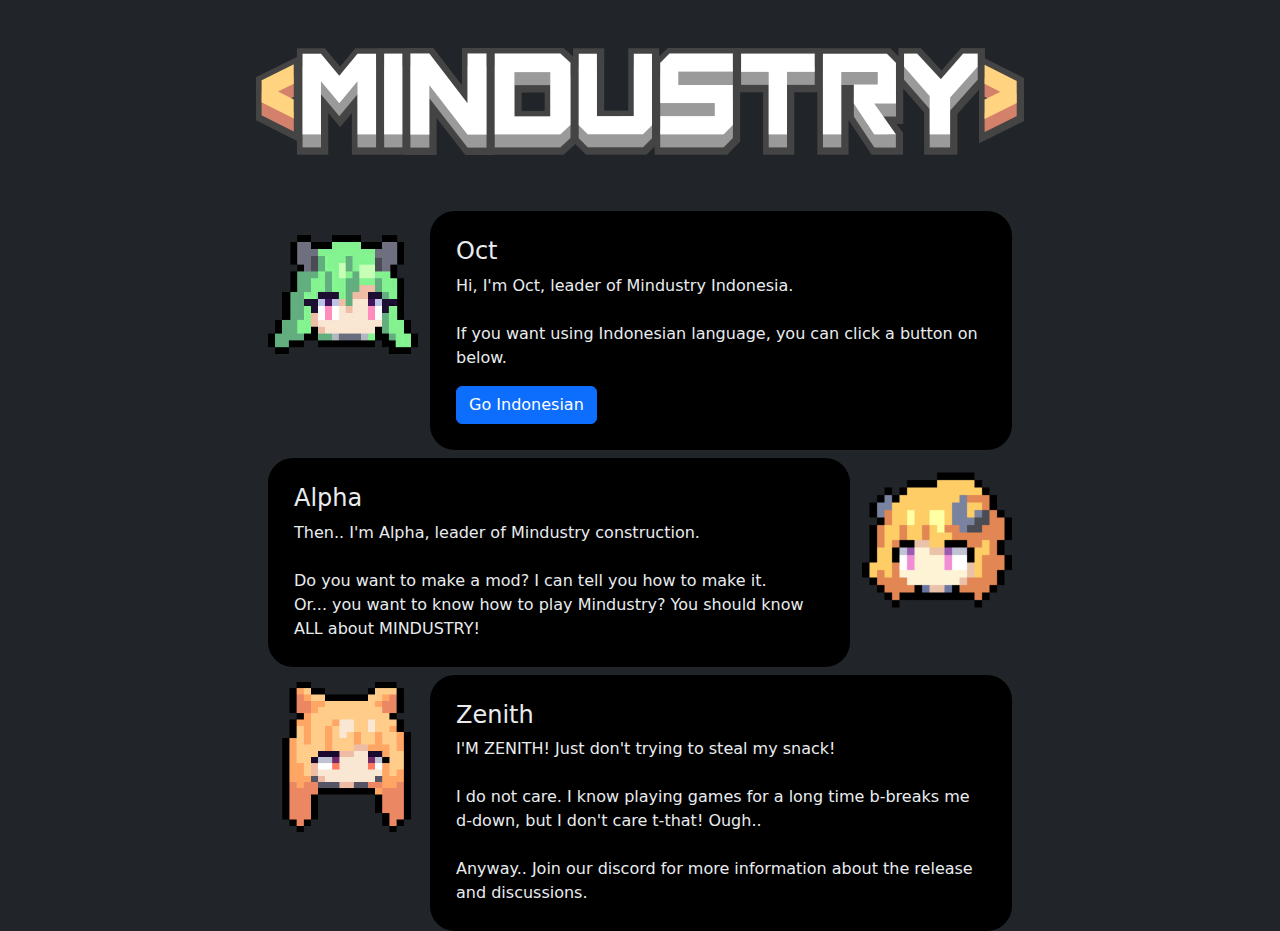
==== index.html @ fa6c65b5 "first commit" ====
<!DOCTYPE html>
<html data-bs-theme="light" lang="en">

<head>
    <meta charset="utf-8">
    <meta name="viewport" content="width=device-width, initial-scale=1.0, shrink-to-fit=no">
    <title>Mindustry ID - Home</title>
    <link rel="stylesheet" href="assets/bootstrap/css/bootstrap.min.css">
    <link rel="stylesheet" href="assets/css/animate.min.css">
</head>

<body style="background: var(--bs-body-color);">
    <header style="padding: 3rem;text-align: center;position: static;"><img data-bss-disabled-mobile="true" class="bounce animated" src="assets/img/logo.png" style="min-width: 60%;border-style: none;" alt="Logo"></header>
    <div class="container" style="padding: 0;width: 720px;">
        <div style="display: block;position: static;">
            <div class="row">
                <div class="col-md-2 col-lg-8" style="width: 150px;height: 150px;padding: 0;"><img src="assets/img/oct-big-sheet.gif" style="width: 150px;height: 150px;margin-top: 10%;" width="150" height="150" alt="Oct"></div>
                <div class="col" style="padding-right: 0;">
                    <div class="card" style="--bs-body-bg: transparent;margin-top: 8px;border-radius: 25px;border-width: 10.8px;border-color: var(--bs-emphasis-color);">
                        <div class="card-body" style="padding-top: 16px;background: var(--bs-emphasis-color);--bs-body-bg: var(--bs-secondary-bg);">
                            <h4 class="card-title" style="color: var(--bs-body-bg);">Oct</h4>
                            <p class="card-text" style="color: var(--bs-body-bg);">Hi, I'm Oct, leader of Mindustry Indonesia.<br><br>If you want using Indonesian language, you can click a button on below.</p><button class="btn btn-primary" type="button">Go Indonesian</button>
                        </div>
                    </div>
                </div>
            </div>
        </div>
        <div style="display: block;position: static;">
            <div class="row">
                <div class="col" style="padding-left: 0;">
                    <div class="card" style="--bs-body-bg: transparent;margin-top: 8px;border-radius: 25px;border-width: 10.8px;border-color: var(--bs-emphasis-color);">
                        <div class="card-body" style="padding-top: 16px;background: var(--bs-emphasis-color);--bs-body-bg: var(--bs-secondary-bg);">
                            <h4 class="card-title" style="color: var(--bs-body-bg);">Alpha</h4>
                            <p class="card-text" style="color: var(--bs-body-bg);">Then.. I'm Alpha, leader of Mindustry construction.<br><br>Do you want to make a mod? I can tell you how to make it.<br>Or... you want to know how to play Mindustry? You should know ALL about MINDUSTRY!</p>
                        </div>
                    </div>
                </div>
                <div class="col-md-2 col-lg-8" style="width: 150px;height: 150px;padding: 0;"><img src="assets/img/alpha_hm.gif" style="width: 150px;height: 150px;margin-right: 0;margin-top: 10%;" width="150" height="150" alt="Alpha"></div>
            </div>
        </div>
        <div style="display: block;position: static;">
            <div class="row">
                <div class="col-md-2 col-lg-8" style="width: 150px;height: 150px;padding: 0;"><img src="assets/img/zenith-ouwch.gif" style="width: 150px;height: 150px;margin-top: 10%;" width="150" height="150" alt="Oct"></div>
                <div class="col" style="padding-right: 0;">
                    <div class="card" style="--bs-body-bg: transparent;margin-top: 8px;border-radius: 25px;border-width: 10.8px;border-color: var(--bs-emphasis-color);">
                        <div class="card-body" style="padding-top: 16px;background: var(--bs-emphasis-color);--bs-body-bg: var(--bs-secondary-bg);">
                            <h4 class="card-title" style="color: var(--bs-body-bg);">Zenith</h4>
                            <p class="card-text" style="color: var(--bs-body-bg);">I'M ZENITH! Just don't trying to steal my snack!<br><br>I do not care. I know playing games for a long time b-breaks me d-down, but I don't care t-that! Ough..<br><br>Anyway.. Join our discord for more information about the release and discussions.</p>
                        </div>
                    </div>
                </div>
            </div>
        </div>
    </div>
    <script src="assets/bootstrap/js/bootstrap.min.js"></script>
    <script src="assets/js/bs-init.js"></script>
    <script src="assets/js/main.js"></script>
</body>

</html>
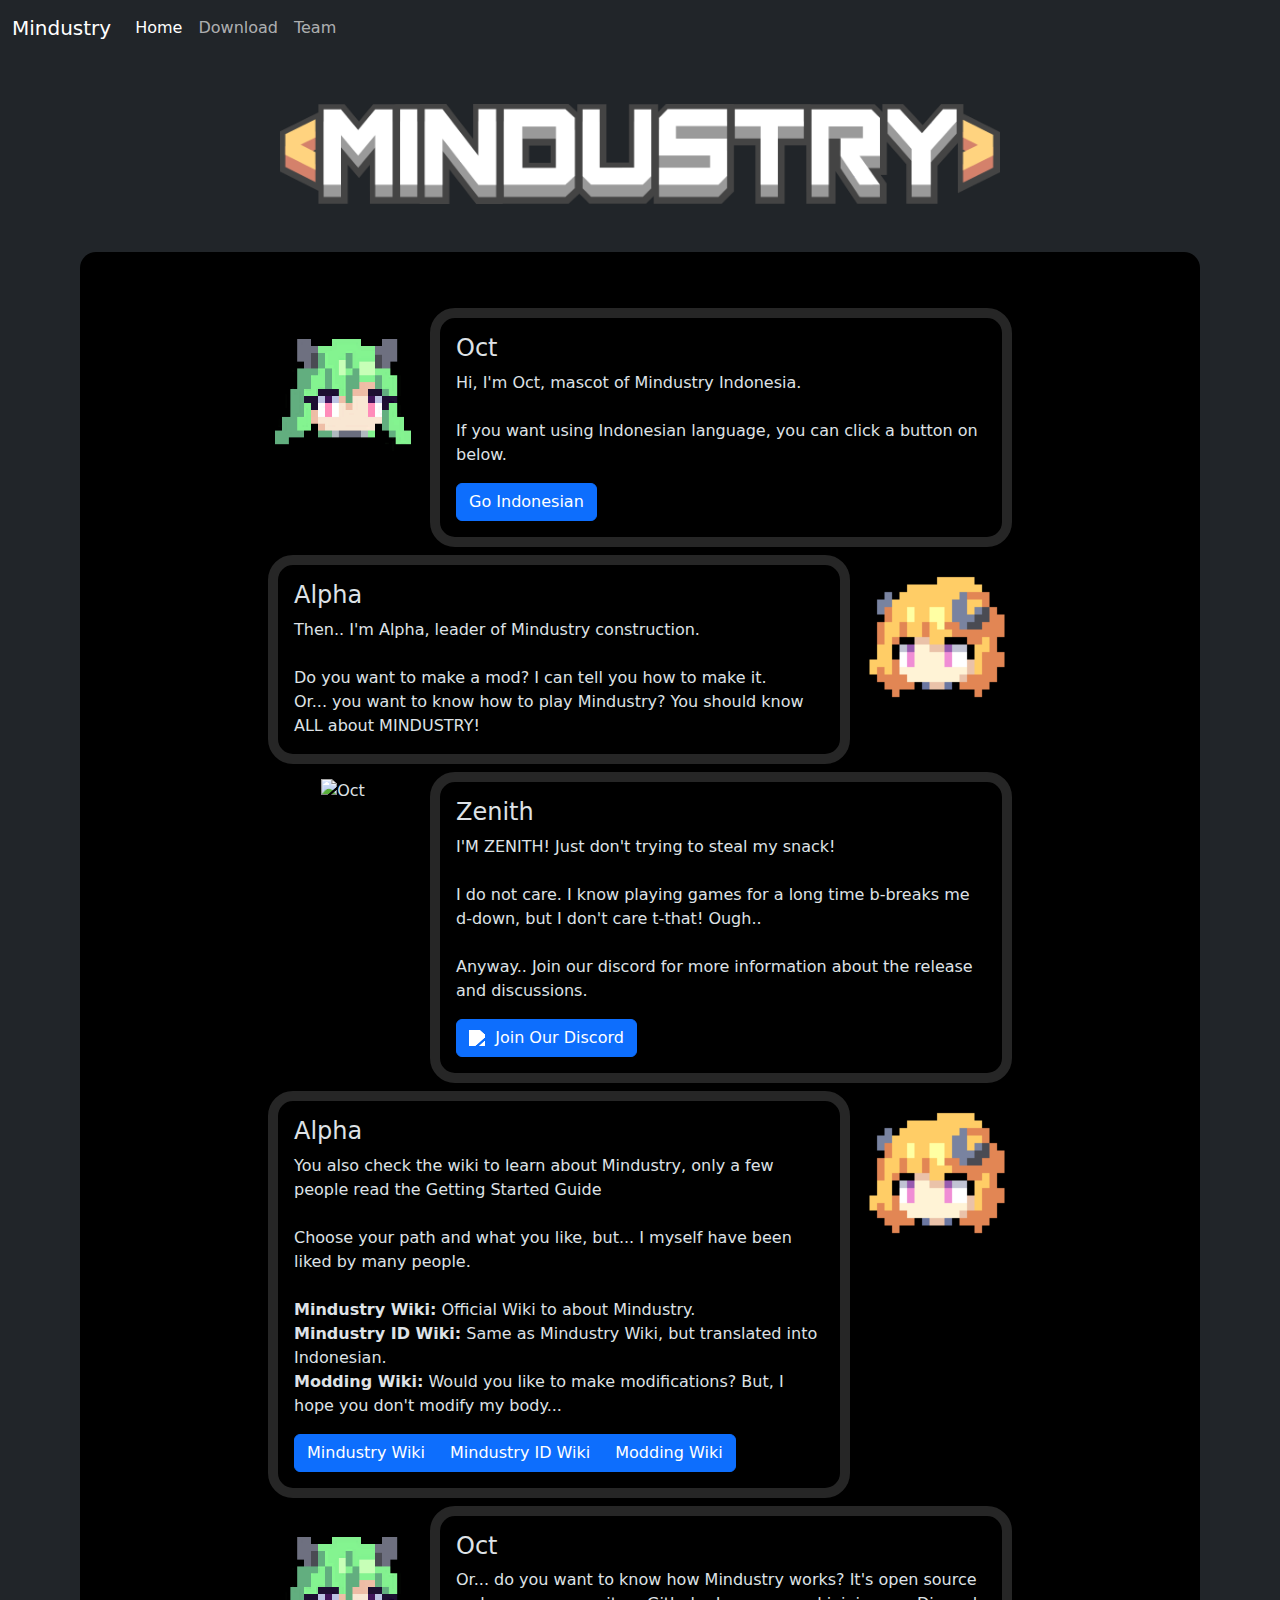
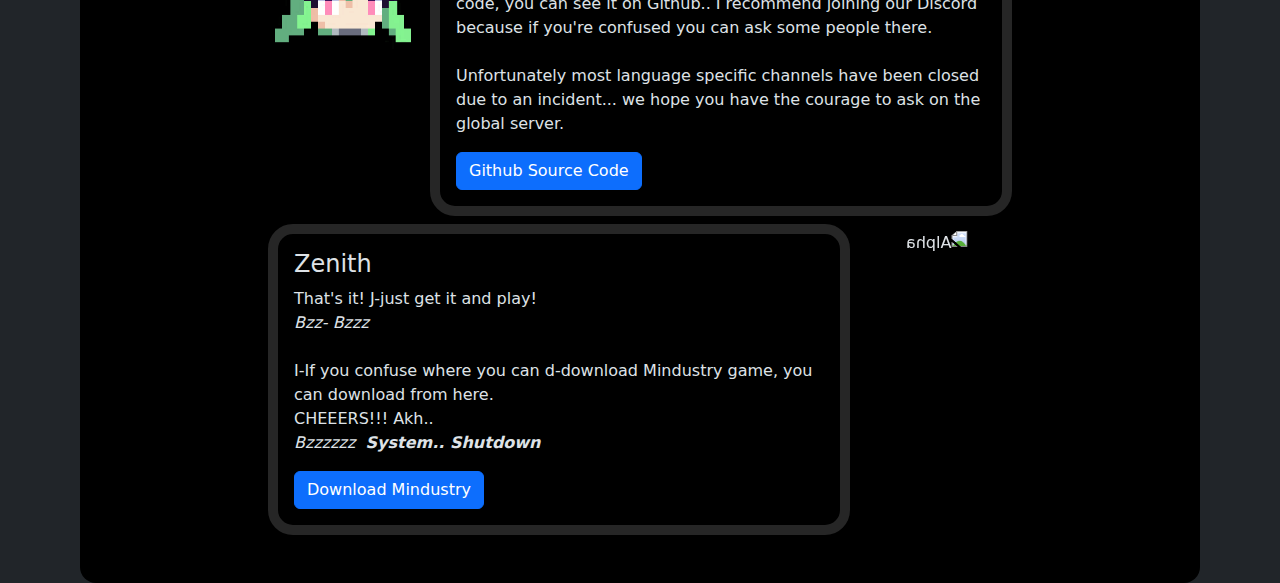
==== commit c8caf889: "Add new page and fix some errors" ====
--- a/index.html
+++ b/index.html
@@ -1,53 +1,110 @@
 <!DOCTYPE html>
-<html data-bs-theme="light" lang="en">
+<html data-bs-theme="dark" lang="en">
 
 <head>
     <meta charset="utf-8">
     <meta name="viewport" content="width=device-width, initial-scale=1.0, shrink-to-fit=no">
-    <title>Mindustry ID - Home</title>
+    <title>Mindustry EN - Home</title>
     <link rel="stylesheet" href="assets/bootstrap/css/bootstrap.min.css">
     <link rel="stylesheet" href="assets/css/animate.min.css">
+    <link rel="stylesheet" href="assets/css/main.css">
 </head>
 
-<body style="background: var(--bs-body-color);">
-    <header style="padding: 3rem;text-align: center;position: static;"><img data-bss-disabled-mobile="true" class="bounce animated" src="assets/img/logo.png" style="min-width: 60%;border-style: none;" alt="Logo"></header>
-    <div class="container" style="padding: 0;width: 720px;">
-        <div style="display: block;position: static;">
-            <div class="row">
-                <div class="col-md-2 col-lg-8" style="width: 150px;height: 150px;padding: 0;"><img src="assets/img/oct-big-sheet.gif" style="width: 150px;height: 150px;margin-top: 10%;" width="150" height="150" alt="Oct"></div>
-                <div class="col" style="padding-right: 0;">
-                    <div class="card" style="--bs-body-bg: transparent;margin-top: 8px;border-radius: 25px;border-width: 10.8px;border-color: var(--bs-emphasis-color);">
-                        <div class="card-body" style="padding-top: 16px;background: var(--bs-emphasis-color);--bs-body-bg: var(--bs-secondary-bg);">
-                            <h4 class="card-title" style="color: var(--bs-body-bg);">Oct</h4>
-                            <p class="card-text" style="color: var(--bs-body-bg);">Hi, I'm Oct, leader of Mindustry Indonesia.<br><br>If you want using Indonesian language, you can click a button on below.</p><button class="btn btn-primary" type="button">Go Indonesian</button>
+<body class="dev-head">
+    <nav class="navbar navbar-expand-md bg-body">
+        <div class="container-fluid"><a class="navbar-brand" href="#">Mindustry</a><button data-bs-toggle="collapse" class="navbar-toggler" data-bs-target="#navcol-1"><span class="visually-hidden">Toggle navigation</span><span class="navbar-toggler-icon"></span></button>
+            <div class="collapse navbar-collapse" id="navcol-1">
+                <ul class="navbar-nav">
+                    <li class="nav-item"><a class="nav-link active" href="#">Home</a></li>
+                    <li class="nav-item"><a class="nav-link" href="download/index.html">Download</a></li>
+                    <li class="nav-item"><a class="nav-link" href="#">Team</a></li>
+                </ul>
+            </div>
+        </div>
+    </nav>
+    <header style="text-align: center;position: static;"><img data-bss-disabled-mobile="true" class="bounce animated banner" src="assets/img/logo.png" style="border-style: none;" alt="Logo"></header>
+    <div class="rediv" style="background: var(--bs-black);text-align: left;">
+        <div class="container" style="padding: 0;text-align: center;">
+            <div style="display: block;position: static;">
+                <div class="row">
+                    <div class="col-7 col-md-2 col-lg-8 char-icon" style="padding: 0;"><img src="assets/img/oct-big-sheet.gif" style="margin-top: 10%;" width="150" height="150" alt="Oct"></div>
+                    <div class="col" style="padding-right: 0;">
+                        <div class="card" style="--bs-body-bg: transparent;margin-top: 8px;border-radius: 25px;text-align: left;border-width: 10.8px;">
+                            <div class="card-body" style="padding-top: 16px;--bs-body-bg: var(--bs-secondary-bg);">
+                                <h4 class="card-title">Oct</h4>
+                                <p class="card-text">Hi, I'm Oct, mascot of Mindustry Indonesia.<br><br>If you want using Indonesian language, you can click a button on below.</p><button class="btn btn-primary" type="button">Go Indonesian</button>
+                            </div>
                         </div>
                     </div>
                 </div>
             </div>
-        </div>
-        <div style="display: block;position: static;">
-            <div class="row">
-                <div class="col" style="padding-left: 0;">
-                    <div class="card" style="--bs-body-bg: transparent;margin-top: 8px;border-radius: 25px;border-width: 10.8px;border-color: var(--bs-emphasis-color);">
-                        <div class="card-body" style="padding-top: 16px;background: var(--bs-emphasis-color);--bs-body-bg: var(--bs-secondary-bg);">
-                            <h4 class="card-title" style="color: var(--bs-body-bg);">Alpha</h4>
-                            <p class="card-text" style="color: var(--bs-body-bg);">Then.. I'm Alpha, leader of Mindustry construction.<br><br>Do you want to make a mod? I can tell you how to make it.<br>Or... you want to know how to play Mindustry? You should know ALL about MINDUSTRY!</p>
+            <div style="display: block;position: static;">
+                <div class="row">
+                    <div class="col-7 col-md-2 col-lg-8 left-head" style="padding: 0;"><img src="assets/img/alpha_hm.gif" style="margin-right: 0;margin-top: 10%;" width="150" height="150" alt="Alpha"></div>
+                    <div class="col" style="padding-left: 0;">
+                        <div class="card" style="--bs-body-bg: transparent;margin-top: 8px;border-radius: 25px;text-align: left;border-width: 10.8px;">
+                            <div class="card-body" style="padding-top: 16px;--bs-body-bg: var(--bs-secondary-bg);">
+                                <h4 class="card-title">Alpha</h4>
+                                <p class="card-text">Then.. I'm Alpha, leader of Mindustry construction.<br><br>Do you want to make a mod? I can tell you how to make it.<br>Or... you want to know how to play Mindustry? You should know ALL about MINDUSTRY!</p>
+                            </div>
+                        </div>
+                    </div>
+                    <div class="col-10 col-md-2 col-lg-8 right-head" style="height: 150px;padding: 0;width: 150px;"><img src="assets/img/alpha_hm.gif" style="margin-right: 0;margin-top: 10%;" width="150" height="150" alt="Alpha"></div>
+                </div>
+            </div>
+            <div style="display: block;position: static;">
+                <div class="row">
+                    <div class="col-7 col-md-2 col-lg-8 char-icon" style="padding: 0;"><img src="assets/img/zenith-hurts.gif" style="margin-top: 10%;" width="150" height="150" alt="Oct"></div>
+                    <div class="col" style="padding-right: 0;">
+                        <div class="card" style="--bs-body-bg: transparent;margin-top: 8px;border-radius: 25px;text-align: left;border-width: 10.8px;">
+                            <div class="card-body" style="padding-top: 16px;--bs-body-bg: var(--bs-secondary-bg);">
+                                <h4 class="card-title">Zenith</h4>
+                                <p class="card-text">I'M ZENITH! Just don't trying to steal my snack!<br><br>I do not care. I know playing games for a long time b-breaks me d-down, but I don't care t-that! Ough..<br><br>Anyway.. Join our discord for more information about the release and discussions.</p><a class="btn btn-primary" role="button" style="text-align: center;" href="https://discord.gg/mindustry" target="_blank"><img class="white-icon" src="assets/img/discord.svg" style="width: 25px;">&nbsp; Join Our Discord</a>
+                            </div>
                         </div>
                     </div>
                 </div>
-                <div class="col-md-2 col-lg-8" style="width: 150px;height: 150px;padding: 0;"><img src="assets/img/alpha_hm.gif" style="width: 150px;height: 150px;margin-right: 0;margin-top: 10%;" width="150" height="150" alt="Alpha"></div>
             </div>
-        </div>
-        <div style="display: block;position: static;">
-            <div class="row">
-                <div class="col-md-2 col-lg-8" style="width: 150px;height: 150px;padding: 0;"><img src="assets/img/zenith-ouwch.gif" style="width: 150px;height: 150px;margin-top: 10%;" width="150" height="150" alt="Oct"></div>
-                <div class="col" style="padding-right: 0;">
-                    <div class="card" style="--bs-body-bg: transparent;margin-top: 8px;border-radius: 25px;border-width: 10.8px;border-color: var(--bs-emphasis-color);">
-                        <div class="card-body" style="padding-top: 16px;background: var(--bs-emphasis-color);--bs-body-bg: var(--bs-secondary-bg);">
-                            <h4 class="card-title" style="color: var(--bs-body-bg);">Zenith</h4>
-                            <p class="card-text" style="color: var(--bs-body-bg);">I'M ZENITH! Just don't trying to steal my snack!<br><br>I do not care. I know playing games for a long time b-breaks me d-down, but I don't care t-that! Ough..<br><br>Anyway.. Join our discord for more information about the release and discussions.</p>
+            <div style="display: block;position: static;">
+                <div class="row">
+                    <div class="col-7 col-md-2 col-lg-8 left-head" style="padding: 0;"><img class="flip-x" src="assets/img/alpha_hm.gif" style="margin-right: 0;margin-top: 10%;" width="150" height="150" alt="Alpha"></div>
+                    <div class="col" style="padding-left: 0;">
+                        <div class="card" style="--bs-body-bg: transparent;margin-top: 8px;border-radius: 25px;text-align: left;border-width: 10.8px;">
+                            <div class="card-body" style="padding-top: 16px;--bs-body-bg: var(--bs-secondary-bg);">
+                                <h4 class="card-title">Alpha</h4>
+                                <p class="card-text">You also check the wiki to learn about Mindustry, only a few people read the Getting Started Guide<br><br>Choose your path and what you like, but... I myself have been liked by many people.<br><br><strong>Mindustry Wiki:</strong>&nbsp;Official Wiki to about Mindustry.<br><strong>Mindustry ID Wiki:</strong>&nbsp;Same as Mindustry Wiki, but translated into Indonesian.<br><strong>Modding Wiki:</strong>&nbsp;Would you like to make modifications? But, I hope you don't modify my body...</p>
+                                <div class="btn-group" role="group"><button class="btn btn-primary" type="button">Mindustry Wiki</button><button class="btn btn-primary" type="button">Mindustry ID Wiki</button><button class="btn btn-primary" type="button">Modding Wiki</button></div>
+                            </div>
                         </div>
                     </div>
+                    <div class="col-10 col-md-2 col-lg-8 right-head" style="height: 150px;padding: 0;width: 150px;"><img src="assets/img/alpha_hm.gif" style="margin-right: 0;margin-top: 10%;" width="150" height="150" alt="Alpha"></div>
+                </div>
+            </div>
+            <div style="display: block;position: static;">
+                <div class="row">
+                    <div class="col-7 col-md-2 col-lg-8 char-icon" style="padding: 0;"><img src="assets/img/oct-big-sheet.gif" style="margin-top: 10%;" width="150" height="150" alt="Oct"></div>
+                    <div class="col" style="padding-right: 0;">
+                        <div class="card" style="--bs-body-bg: transparent;margin-top: 8px;border-radius: 25px;text-align: left;border-width: 10.8px;">
+                            <div class="card-body" style="padding-top: 16px;--bs-body-bg: var(--bs-secondary-bg);">
+                                <h4 class="card-title">Oct</h4>
+                                <p class="card-text">Or... do you want to know how Mindustry works? It's open source code, you can see it on Github.. I recommend joining our Discord because if you're confused you can ask some people there.<br><br>Unfortunately most language specific channels have been closed due to an incident... we hope you have the courage to ask on the global server.</p><button class="btn btn-primary" type="button">Github Source Code</button>
+                            </div>
+                        </div>
+                    </div>
+                </div>
+            </div>
+            <div style="display: block;position: static;">
+                <div class="row">
+                    <div class="col-7 col-md-2 col-lg-8 left-head" style="padding: 0;"><img src="assets/img/zenith-hurts.gif" style="margin-right: 0;margin-top: 10%;" width="150" height="150" alt="Alpha"></div>
+                    <div class="col" style="padding-left: 0;">
+                        <div class="card" style="--bs-body-bg: transparent;margin-top: 8px;border-radius: 25px;text-align: left;border-width: 10.8px;">
+                            <div class="card-body" style="padding-top: 16px;--bs-body-bg: var(--bs-secondary-bg);">
+                                <h4 class="card-title">Zenith</h4>
+                                <p class="card-text">That's it! J-just get it and play!<br><em>Bzz- Bzzz</em><br><br>I-If you confuse where you can d-download Mindustry game, you can download from here.<br>CHEEERS!!! Akh..<br><em>Bzzzzzz</em>&nbsp;&nbsp;<strong><em>System.. Shutdown</em></strong></p><a class="btn btn-primary" role="button" href="https://anuke.itch.io/mindustry/download/eyJpZCI6MTQwMTY5LCJleHBpcmVzIjoxNzEzMzY1MDI3fQ%3d%3d.3RdG9FKtb%2fA9VKcwwaP8R8qVdaM%3d" target="_parent">Download Mindustry</a>
+                            </div>
+                        </div>
+                    </div>
+                    <div class="col-10 col-md-2 col-lg-8 right-head" style="height: 150px;padding: 0;width: 150px;"><img class="flip-x" src="assets/img/zenith-hurts.gif" style="margin-right: 0;margin-top: 10%;" width="150" height="150" alt="Alpha"></div>
                 </div>
             </div>
         </div>
--- a/assets/css/main.css
+++ b/assets/css/main.css
@@ -0,0 +1,122 @@
+@media (max-width: 1200px) {
+  .dev-head img .char-icon {
+    width: 10%;
+    height: auto;
+  }
+}
+
+@media (max-width: 1200px) {
+  .dev-head div .rediv {
+    margin-left: 1rem;
+    margin-right: 1rem;
+  }
+}
+
+@media (max-width: 600px) {
+  .rediv {
+    margin-left: 1rem;
+    margin-right: 1rem;
+  }
+}
+
+@media (min-width: 768px) {
+  .rediv {
+    margin-left: 5rem;
+    margin-right: 5rem;
+  }
+}
+
+@media (min-width: 768px) {
+  .container {
+    max-width: 720px;
+  }
+}
+
+@media (max-width: 768px) {
+  .container {
+    max-width: 90%;
+  }
+}
+
+@media (max-width: 300px) {
+  .container, .char-icon {
+    width: 60%;
+  }
+}
+
+@media (max-width: 300px) {
+  .char-icon {
+    width: 50px;
+    height: 50px;
+  }
+}
+
+@media (min-width: 576px) {
+  .char-icon {
+    width: 150px;
+    height: 150px;
+  }
+}
+
+@media (min-width: 500px) {
+  .left-head {
+    display: none;
+  }
+}
+
+@media (max-width: 500px) {
+  .right-head {
+    display: none;
+  }
+}
+
+@media (min-width: 768px) {
+  .banner {
+    width: 720px;
+    height: auto;
+  }
+}
+
+@media (max-width: 767px) {
+  .banner {
+    width: 70%;
+  }
+}
+
+@media (min-width: 576px) {
+  header {
+    padding-top: 3rem;
+    padding-bottom: 3rem;
+  }
+}
+
+@media (max-width: 500px) {
+  header {
+    padding-top: 2rem;
+    padding-bottom: 2rem;
+  }
+}
+
+@media (min-width: 500px) {
+  .left-head {
+    display: none;
+  }
+}
+
+.white-icon {
+  filter: invert(0%) sepia(100%) saturate(0%) hue-rotate(0deg) brightness(100%) contrast(1000%);
+}
+
+.btn {
+}
+
+.rediv {
+  padding-top: 3rem;
+  padding-bottom: 3rem;
+  border-radius: 1rem;
+}
+
+.flip-x {
+  transform: scaleX(-1);
+}
+
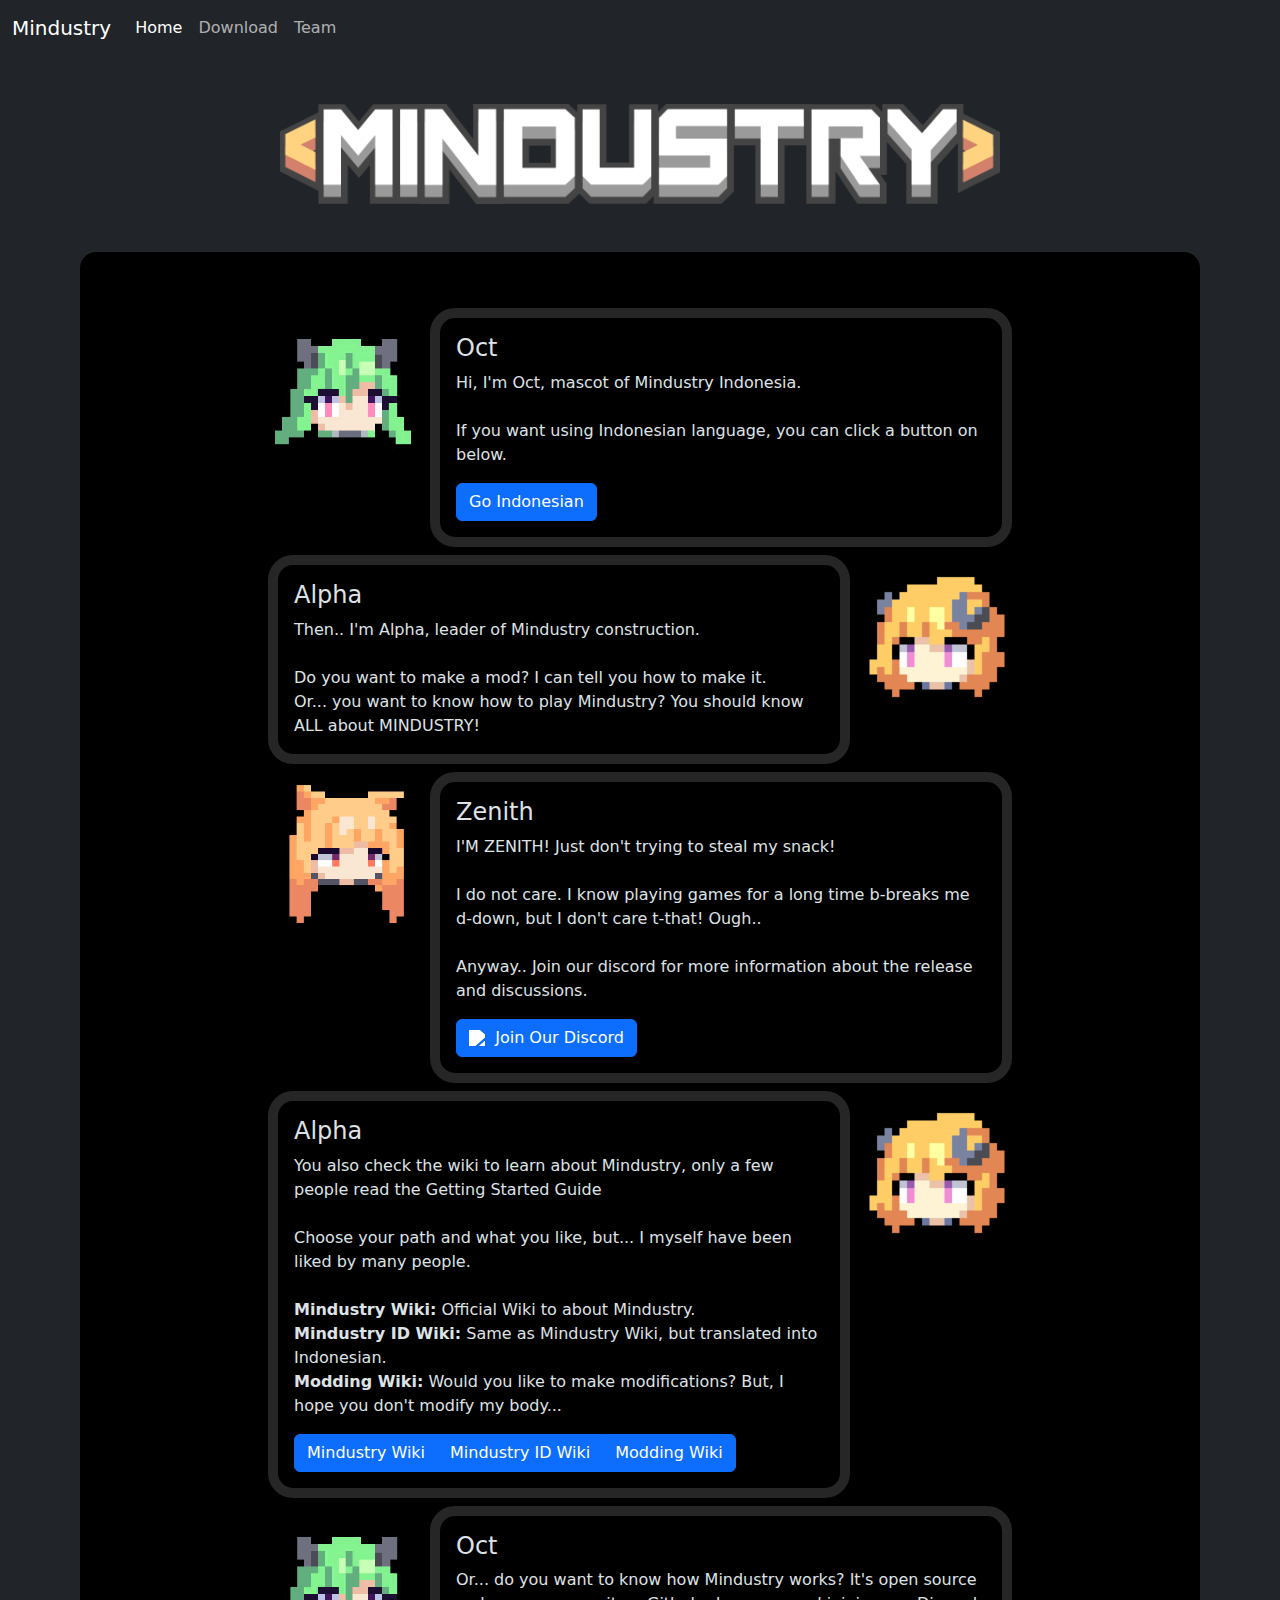
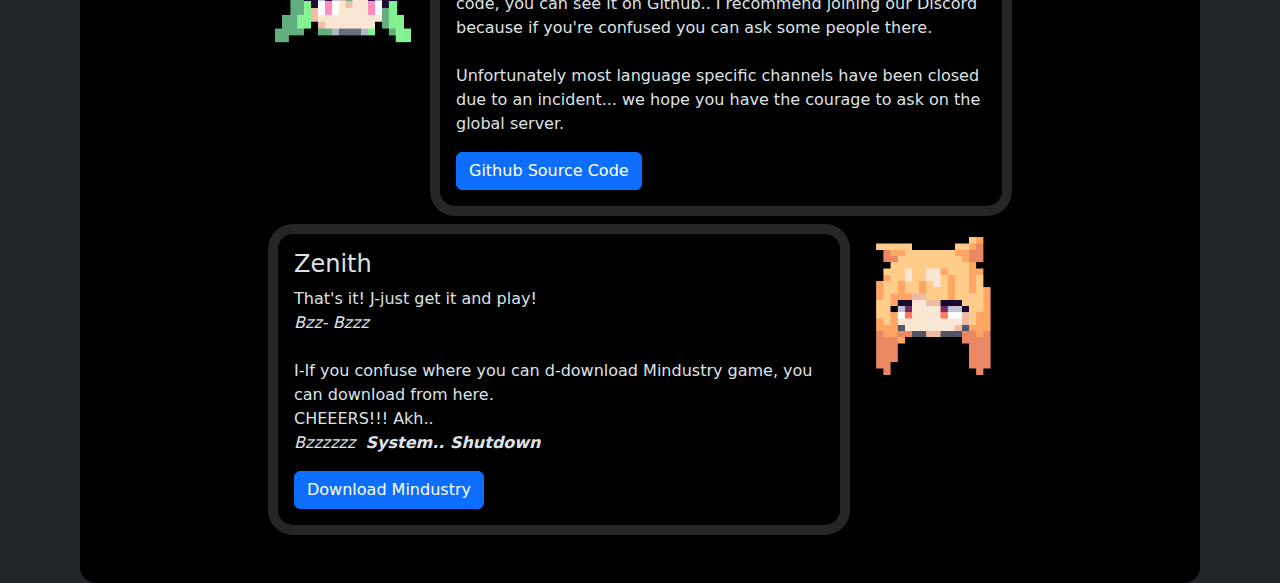
==== commit f8a826e5: "Fix it" ====
--- a/index.html
+++ b/index.html
@@ -27,7 +27,7 @@
         <div class="container" style="padding: 0;text-align: center;">
             <div style="display: block;position: static;">
                 <div class="row">
-                    <div class="col-7 col-md-2 col-lg-8 char-icon" style="padding: 0;"><img src="assets/img/oct-big-sheet.gif" style="margin-top: 10%;" width="150" height="150" alt="Oct"></div>
+                    <div class="col-7 col-md-2 col-lg-8 char-icon" style="padding: 0;"><img src="assets/img/character/oct-big.gif" style="margin-top: 10%;" width="150" height="150" alt="Oct"></div>
                     <div class="col" style="padding-right: 0;">
                         <div class="card" style="--bs-body-bg: transparent;margin-top: 8px;border-radius: 25px;text-align: left;border-width: 10.8px;">
                             <div class="card-body" style="padding-top: 16px;--bs-body-bg: var(--bs-secondary-bg);">
@@ -40,7 +40,7 @@
             </div>
             <div style="display: block;position: static;">
                 <div class="row">
-                    <div class="col-7 col-md-2 col-lg-8 left-head" style="padding: 0;"><img src="assets/img/alpha_hm.gif" style="margin-right: 0;margin-top: 10%;" width="150" height="150" alt="Alpha"></div>
+                    <div class="col-7 col-md-2 col-lg-8 left-head" style="padding: 0;"><img src="assets/img/character/alpha_hm.gif" style="margin-right: 0;margin-top: 10%;" width="150" height="150" alt="Alpha"></div>
                     <div class="col" style="padding-left: 0;">
                         <div class="card" style="--bs-body-bg: transparent;margin-top: 8px;border-radius: 25px;text-align: left;border-width: 10.8px;">
                             <div class="card-body" style="padding-top: 16px;--bs-body-bg: var(--bs-secondary-bg);">
@@ -49,12 +49,12 @@
                             </div>
                         </div>
                     </div>
-                    <div class="col-10 col-md-2 col-lg-8 right-head" style="height: 150px;padding: 0;width: 150px;"><img src="assets/img/alpha_hm.gif" style="margin-right: 0;margin-top: 10%;" width="150" height="150" alt="Alpha"></div>
+                    <div class="col-10 col-md-2 col-lg-8 right-head" style="height: 150px;padding: 0;width: 150px;"><img src="assets/img/character/alpha_hm.gif" style="margin-right: 0;margin-top: 10%;" width="150" height="150" alt="Alpha"></div>
                 </div>
             </div>
             <div style="display: block;position: static;">
                 <div class="row">
-                    <div class="col-7 col-md-2 col-lg-8 char-icon" style="padding: 0;"><img src="assets/img/zenith-hurts.gif" style="margin-top: 10%;" width="150" height="150" alt="Oct"></div>
+                    <div class="col-7 col-md-2 col-lg-8 char-icon" style="padding: 0;"><img src="assets/img/character/zenith-hurts.gif" style="margin-top: 10%;" width="150" height="150" alt="Oct"></div>
                     <div class="col" style="padding-right: 0;">
                         <div class="card" style="--bs-body-bg: transparent;margin-top: 8px;border-radius: 25px;text-align: left;border-width: 10.8px;">
                             <div class="card-body" style="padding-top: 16px;--bs-body-bg: var(--bs-secondary-bg);">
@@ -67,7 +67,7 @@
             </div>
             <div style="display: block;position: static;">
                 <div class="row">
-                    <div class="col-7 col-md-2 col-lg-8 left-head" style="padding: 0;"><img class="flip-x" src="assets/img/alpha_hm.gif" style="margin-right: 0;margin-top: 10%;" width="150" height="150" alt="Alpha"></div>
+                    <div class="col-7 col-md-2 col-lg-8 left-head" style="padding: 0;"><img class="flip-x" src="assets/img/character/alpha_hm.gif" style="margin-right: 0;margin-top: 10%;" width="150" height="150" alt="Alpha"></div>
                     <div class="col" style="padding-left: 0;">
                         <div class="card" style="--bs-body-bg: transparent;margin-top: 8px;border-radius: 25px;text-align: left;border-width: 10.8px;">
                             <div class="card-body" style="padding-top: 16px;--bs-body-bg: var(--bs-secondary-bg);">
@@ -77,12 +77,12 @@
                             </div>
                         </div>
                     </div>
-                    <div class="col-10 col-md-2 col-lg-8 right-head" style="height: 150px;padding: 0;width: 150px;"><img src="assets/img/alpha_hm.gif" style="margin-right: 0;margin-top: 10%;" width="150" height="150" alt="Alpha"></div>
+                    <div class="col-10 col-md-2 col-lg-8 right-head" style="height: 150px;padding: 0;width: 150px;"><img src="assets/img/character/alpha_hm.gif" style="margin-right: 0;margin-top: 10%;" width="150" height="150" alt="Alpha"></div>
                 </div>
             </div>
             <div style="display: block;position: static;">
                 <div class="row">
-                    <div class="col-7 col-md-2 col-lg-8 char-icon" style="padding: 0;"><img src="assets/img/oct-big-sheet.gif" style="margin-top: 10%;" width="150" height="150" alt="Oct"></div>
+                    <div class="col-7 col-md-2 col-lg-8 char-icon" style="padding: 0;"><img src="assets/img/character/oct-big.gif" style="margin-top: 10%;" width="150" height="150" alt="Oct"></div>
                     <div class="col" style="padding-right: 0;">
                         <div class="card" style="--bs-body-bg: transparent;margin-top: 8px;border-radius: 25px;text-align: left;border-width: 10.8px;">
                             <div class="card-body" style="padding-top: 16px;--bs-body-bg: var(--bs-secondary-bg);">
@@ -95,7 +95,7 @@
             </div>
             <div style="display: block;position: static;">
                 <div class="row">
-                    <div class="col-7 col-md-2 col-lg-8 left-head" style="padding: 0;"><img src="assets/img/zenith-hurts.gif" style="margin-right: 0;margin-top: 10%;" width="150" height="150" alt="Alpha"></div>
+                    <div class="col-7 col-md-2 col-lg-8 left-head" style="padding: 0;"><img src="assets/img/character/zenith-hurts.gif" style="margin-right: 0;margin-top: 10%;" width="150" height="150" alt="Alpha"></div>
                     <div class="col" style="padding-left: 0;">
                         <div class="card" style="--bs-body-bg: transparent;margin-top: 8px;border-radius: 25px;text-align: left;border-width: 10.8px;">
                             <div class="card-body" style="padding-top: 16px;--bs-body-bg: var(--bs-secondary-bg);">
@@ -104,7 +104,7 @@
                             </div>
                         </div>
                     </div>
-                    <div class="col-10 col-md-2 col-lg-8 right-head" style="height: 150px;padding: 0;width: 150px;"><img class="flip-x" src="assets/img/zenith-hurts.gif" style="margin-right: 0;margin-top: 10%;" width="150" height="150" alt="Alpha"></div>
+                    <div class="col-10 col-md-2 col-lg-8 right-head" style="height: 150px;padding: 0;width: 150px;"><img class="flip-x" src="assets/img/character/zenith-hurts.gif" style="margin-right: 0;margin-top: 10%;" width="150" height="150" alt="Alpha"></div>
                 </div>
             </div>
         </div>
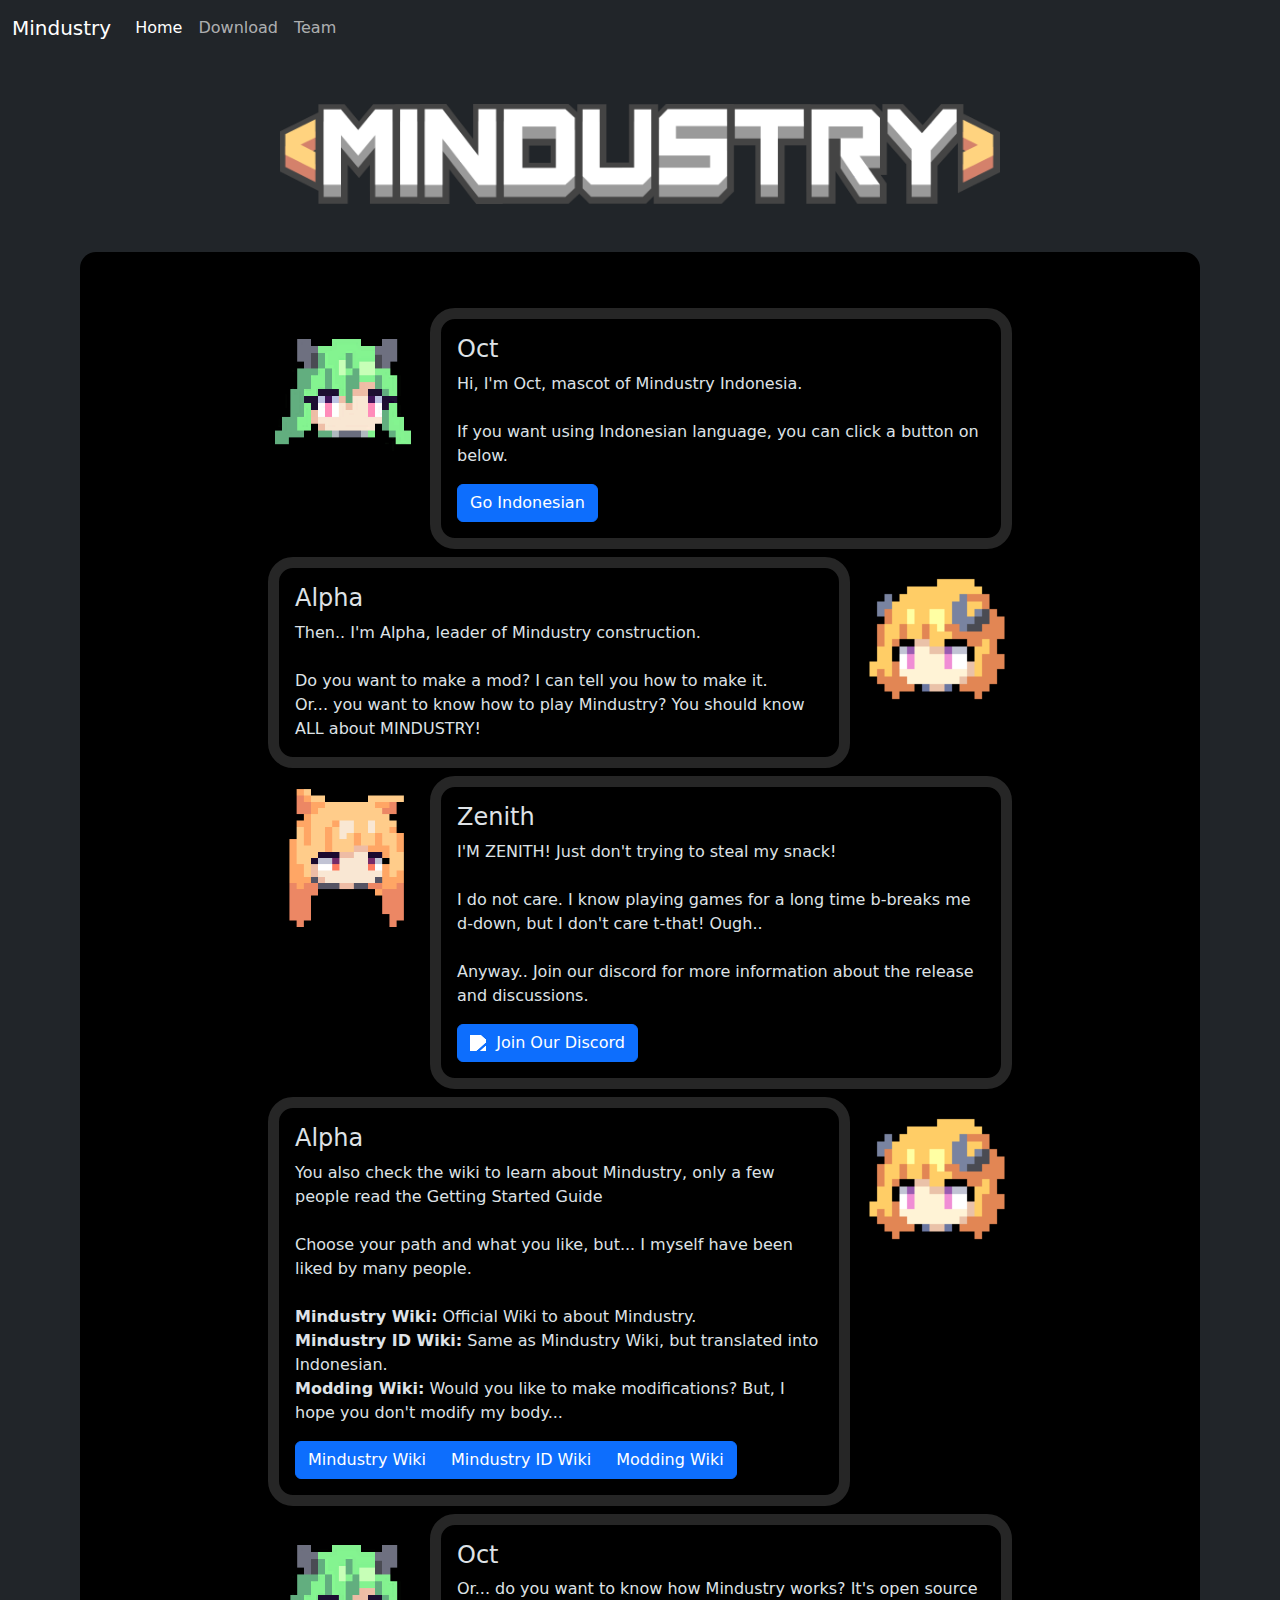
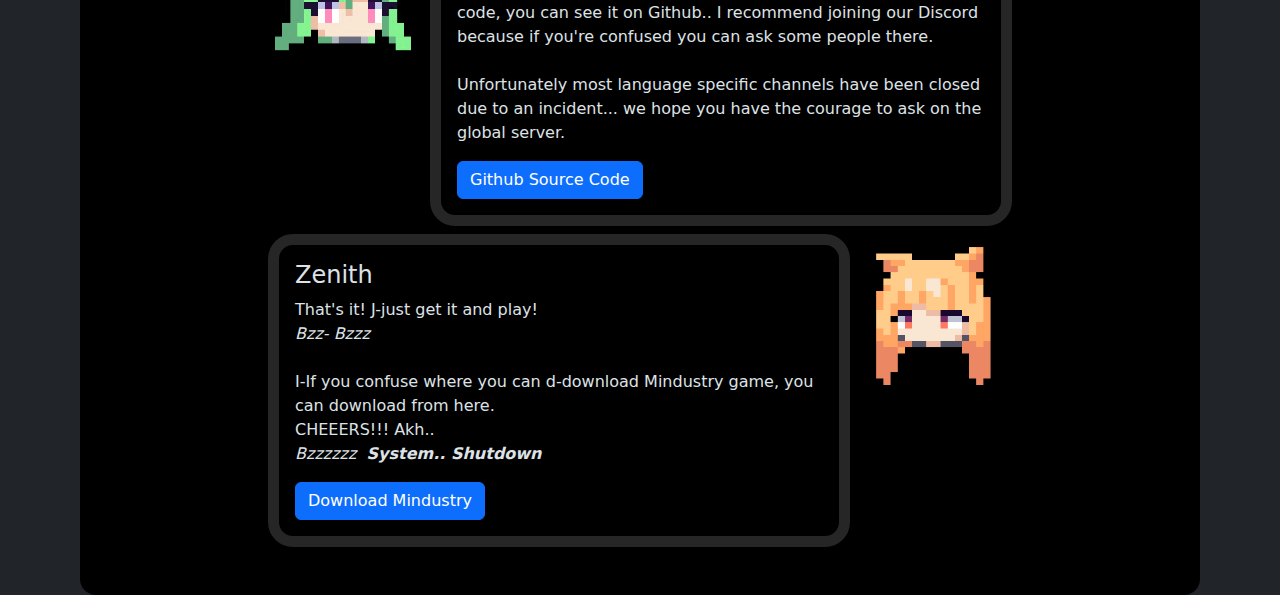
==== commit 1407d677: "Convert to CSS Convert from Style in html to CSS file Separate chat from main" ====
--- a/index.html
+++ b/index.html
@@ -7,13 +7,14 @@
     <title>Mindustry EN - Home</title>
     <link rel="stylesheet" href="assets/bootstrap/css/bootstrap.min.css">
     <link rel="stylesheet" href="assets/css/animate.min.css">
+    <link rel="stylesheet" href="assets/css/index.css">
     <link rel="stylesheet" href="assets/css/main.css">
 </head>
 
 <body class="dev-head">
     <nav class="navbar navbar-expand-md bg-body">
-        <div class="container-fluid"><a class="navbar-brand" href="#">Mindustry</a><button data-bs-toggle="collapse" class="navbar-toggler" data-bs-target="#navcol-1"><span class="visually-hidden">Toggle navigation</span><span class="navbar-toggler-icon"></span></button>
-            <div class="collapse navbar-collapse" id="navcol-1">
+        <div class="container-fluid"><a class="navbar-brand" href="#">Mindustry</a><button data-bs-toggle="collapse" class="navbar-toggler" data-bs-target="#"><span class="visually-hidden">Toggle navigation</span><span class="navbar-toggler-icon"></span></button>
+            <div class="collapse navbar-collapse">
                 <ul class="navbar-nav">
                     <li class="nav-item"><a class="nav-link active" href="#">Home</a></li>
                     <li class="nav-item"><a class="nav-link" href="download/index.html">Download</a></li>
@@ -27,9 +28,9 @@
         <div class="container" style="padding: 0;text-align: center;">
             <div style="display: block;position: static;">
                 <div class="row">
-                    <div class="col-7 col-md-2 col-lg-8 char-icon" style="padding: 0;"><img src="assets/img/character/oct-big.gif" style="margin-top: 10%;" width="150" height="150" alt="Oct"></div>
-                    <div class="col" style="padding-right: 0;">
-                        <div class="card" style="--bs-body-bg: transparent;margin-top: 8px;border-radius: 25px;text-align: left;border-width: 10.8px;">
+                    <div class="col-7 col-md-2 col-lg-8 char-icon"><img src="assets/img/character/oct-big.gif" width="150" height="150" alt="Oct"></div>
+                    <div class="col chat-right">
+                        <div class="card chat-box">
                             <div class="card-body" style="padding-top: 16px;--bs-body-bg: var(--bs-secondary-bg);">
                                 <h4 class="card-title">Oct</h4>
                                 <p class="card-text">Hi, I'm Oct, mascot of Mindustry Indonesia.<br><br>If you want using Indonesian language, you can click a button on below.</p><button class="btn btn-primary" type="button">Go Indonesian</button>
@@ -40,23 +41,23 @@
             </div>
             <div style="display: block;position: static;">
                 <div class="row">
-                    <div class="col-7 col-md-2 col-lg-8 left-head" style="padding: 0;"><img src="assets/img/character/alpha_hm.gif" style="margin-right: 0;margin-top: 10%;" width="150" height="150" alt="Alpha"></div>
-                    <div class="col" style="padding-left: 0;">
-                        <div class="card" style="--bs-body-bg: transparent;margin-top: 8px;border-radius: 25px;text-align: left;border-width: 10.8px;">
+                    <div class="col-7 col-md-2 col-lg-8 left-head char-icon"><img src="assets/img/character/alpha_hm.gif" style="margin-right: 0;margin-top: 10%;" width="150" height="150" alt="Alpha"></div>
+                    <div class="col chat-left">
+                        <div class="card chat-box">
                             <div class="card-body" style="padding-top: 16px;--bs-body-bg: var(--bs-secondary-bg);">
                                 <h4 class="card-title">Alpha</h4>
                                 <p class="card-text">Then.. I'm Alpha, leader of Mindustry construction.<br><br>Do you want to make a mod? I can tell you how to make it.<br>Or... you want to know how to play Mindustry? You should know ALL about MINDUSTRY!</p>
                             </div>
                         </div>
                     </div>
-                    <div class="col-10 col-md-2 col-lg-8 right-head" style="height: 150px;padding: 0;width: 150px;"><img src="assets/img/character/alpha_hm.gif" style="margin-right: 0;margin-top: 10%;" width="150" height="150" alt="Alpha"></div>
+                    <div class="col-10 col-md-2 col-lg-8 right-head char-icon"><img src="assets/img/character/alpha_hm.gif" width="150" height="150" alt="Alpha"></div>
                 </div>
             </div>
             <div style="display: block;position: static;">
                 <div class="row">
-                    <div class="col-7 col-md-2 col-lg-8 char-icon" style="padding: 0;"><img src="assets/img/character/zenith-hurts.gif" style="margin-top: 10%;" width="150" height="150" alt="Oct"></div>
-                    <div class="col" style="padding-right: 0;">
-                        <div class="card" style="--bs-body-bg: transparent;margin-top: 8px;border-radius: 25px;text-align: left;border-width: 10.8px;">
+                    <div class="col-7 col-md-2 col-lg-8 char-icon"><img src="assets/img/character/zenith-hurts.gif" width="150" height="150" alt="Oct"></div>
+                    <div class="col chat-right">
+                        <div class="card chat-box">
                             <div class="card-body" style="padding-top: 16px;--bs-body-bg: var(--bs-secondary-bg);">
                                 <h4 class="card-title">Zenith</h4>
                                 <p class="card-text">I'M ZENITH! Just don't trying to steal my snack!<br><br>I do not care. I know playing games for a long time b-breaks me d-down, but I don't care t-that! Ough..<br><br>Anyway.. Join our discord for more information about the release and discussions.</p><a class="btn btn-primary" role="button" style="text-align: center;" href="https://discord.gg/mindustry" target="_blank"><img class="white-icon" src="assets/img/discord.svg" style="width: 25px;">&nbsp; Join Our Discord</a>
@@ -67,9 +68,9 @@
             </div>
             <div style="display: block;position: static;">
                 <div class="row">
-                    <div class="col-7 col-md-2 col-lg-8 left-head" style="padding: 0;"><img class="flip-x" src="assets/img/character/alpha_hm.gif" style="margin-right: 0;margin-top: 10%;" width="150" height="150" alt="Alpha"></div>
-                    <div class="col" style="padding-left: 0;">
-                        <div class="card" style="--bs-body-bg: transparent;margin-top: 8px;border-radius: 25px;text-align: left;border-width: 10.8px;">
+                    <div class="col-7 col-md-2 col-lg-8 left-head char-icon"><img class="flip-x" src="assets/img/character/alpha_hm.gif" style="margin-right: 0;margin-top: 10%;" width="150" height="150" alt="Alpha"></div>
+                    <div class="col chat-left">
+                        <div class="card chat-box">
                             <div class="card-body" style="padding-top: 16px;--bs-body-bg: var(--bs-secondary-bg);">
                                 <h4 class="card-title">Alpha</h4>
                                 <p class="card-text">You also check the wiki to learn about Mindustry, only a few people read the Getting Started Guide<br><br>Choose your path and what you like, but... I myself have been liked by many people.<br><br><strong>Mindustry Wiki:</strong>&nbsp;Official Wiki to about Mindustry.<br><strong>Mindustry ID Wiki:</strong>&nbsp;Same as Mindustry Wiki, but translated into Indonesian.<br><strong>Modding Wiki:</strong>&nbsp;Would you like to make modifications? But, I hope you don't modify my body...</p>
@@ -77,14 +78,14 @@
                             </div>
                         </div>
                     </div>
-                    <div class="col-10 col-md-2 col-lg-8 right-head" style="height: 150px;padding: 0;width: 150px;"><img src="assets/img/character/alpha_hm.gif" style="margin-right: 0;margin-top: 10%;" width="150" height="150" alt="Alpha"></div>
+                    <div class="col-10 col-md-2 col-lg-8 right-head char-icon"><img src="assets/img/character/alpha_hm.gif" width="150" height="150" alt="Alpha"></div>
                 </div>
             </div>
             <div style="display: block;position: static;">
                 <div class="row">
-                    <div class="col-7 col-md-2 col-lg-8 char-icon" style="padding: 0;"><img src="assets/img/character/oct-big.gif" style="margin-top: 10%;" width="150" height="150" alt="Oct"></div>
-                    <div class="col" style="padding-right: 0;">
-                        <div class="card" style="--bs-body-bg: transparent;margin-top: 8px;border-radius: 25px;text-align: left;border-width: 10.8px;">
+                    <div class="col-7 col-md-2 col-lg-8 char-icon"><img src="assets/img/character/oct-big.gif" width="150" height="150" alt="Oct"></div>
+                    <div class="col chat-right">
+                        <div class="card chat-box">
                             <div class="card-body" style="padding-top: 16px;--bs-body-bg: var(--bs-secondary-bg);">
                                 <h4 class="card-title">Oct</h4>
                                 <p class="card-text">Or... do you want to know how Mindustry works? It's open source code, you can see it on Github.. I recommend joining our Discord because if you're confused you can ask some people there.<br><br>Unfortunately most language specific channels have been closed due to an incident... we hope you have the courage to ask on the global server.</p><button class="btn btn-primary" type="button">Github Source Code</button>
@@ -95,16 +96,16 @@
             </div>
             <div style="display: block;position: static;">
                 <div class="row">
-                    <div class="col-7 col-md-2 col-lg-8 left-head" style="padding: 0;"><img src="assets/img/character/zenith-hurts.gif" style="margin-right: 0;margin-top: 10%;" width="150" height="150" alt="Alpha"></div>
-                    <div class="col" style="padding-left: 0;">
-                        <div class="card" style="--bs-body-bg: transparent;margin-top: 8px;border-radius: 25px;text-align: left;border-width: 10.8px;">
+                    <div class="col-7 col-md-2 col-lg-8 left-head char-icon"><img src="assets/img/character/zenith-hurts.gif" style="margin-right: 0;margin-top: 10%;" width="150" height="150" alt="Alpha"></div>
+                    <div class="col chat-left">
+                        <div class="card chat-box">
                             <div class="card-body" style="padding-top: 16px;--bs-body-bg: var(--bs-secondary-bg);">
                                 <h4 class="card-title">Zenith</h4>
                                 <p class="card-text">That's it! J-just get it and play!<br><em>Bzz- Bzzz</em><br><br>I-If you confuse where you can d-download Mindustry game, you can download from here.<br>CHEEERS!!! Akh..<br><em>Bzzzzzz</em>&nbsp;&nbsp;<strong><em>System.. Shutdown</em></strong></p><a class="btn btn-primary" role="button" href="https://anuke.itch.io/mindustry/download/eyJpZCI6MTQwMTY5LCJleHBpcmVzIjoxNzEzMzY1MDI3fQ%3d%3d.3RdG9FKtb%2fA9VKcwwaP8R8qVdaM%3d" target="_parent">Download Mindustry</a>
                             </div>
                         </div>
                     </div>
-                    <div class="col-10 col-md-2 col-lg-8 right-head" style="height: 150px;padding: 0;width: 150px;"><img class="flip-x" src="assets/img/character/zenith-hurts.gif" style="margin-right: 0;margin-top: 10%;" width="150" height="150" alt="Alpha"></div>
+                    <div class="col-10 col-md-2 col-lg-8 right-head char-icon"><img class="flip-x" src="assets/img/character/zenith-hurts.gif" width="150" height="150" alt="Alpha"></div>
                 </div>
             </div>
         </div>
--- a/assets/css/index.css
+++ b/assets/css/index.css
@@ -0,0 +1,57 @@
+@media (max-width: 1200px) {
+  .dev-head img .char-icon {
+    width: 10%;
+    height: auto;
+  }
+}
+
+@media (min-width: 576px) {
+  .char-icon {
+    width: 150px;
+    height: 150px;
+  }
+}
+
+@media (max-width: 300px) {
+  .container, .char-icon {
+    width: 60%;
+  }
+}
+
+@media (min-width: 500px) {
+  .left-head {
+    display: none;
+  }
+}
+
+@media (max-width: 500px) {
+  .right-head {
+    display: none;
+  }
+}
+
+.char-icon img {
+  margin: 0;
+  margin-top: 10%;
+}
+
+.chat-left {
+  padding-left: 0;
+}
+
+.chat-right {
+  padding-right: 0;
+}
+
+.card, .chat-box {
+  --bs-body-bg: transparent;
+  margin-top: 8px;
+  border-radius: 25px;
+  text-align: left;
+  border-width: 11px;
+}
+
+.char-icon {
+  padding: 0;
+}
+
--- a/assets/css/main.css
+++ b/assets/css/main.css
@@ -1,10 +1,3 @@
-@media (max-width: 1200px) {
-  .dev-head img .char-icon {
-    width: 10%;
-    height: auto;
-  }
-}
-
 @media (max-width: 1200px) {
   .dev-head div .rediv {
     margin-left: 1rem;
@@ -38,38 +31,6 @@
   }
 }
 
-@media (max-width: 300px) {
-  .container, .char-icon {
-    width: 60%;
-  }
-}
-
-@media (max-width: 300px) {
-  .char-icon {
-    width: 50px;
-    height: 50px;
-  }
-}
-
-@media (min-width: 576px) {
-  .char-icon {
-    width: 150px;
-    height: 150px;
-  }
-}
-
-@media (min-width: 500px) {
-  .left-head {
-    display: none;
-  }
-}
-
-@media (max-width: 500px) {
-  .right-head {
-    display: none;
-  }
-}
-
 @media (min-width: 768px) {
   .banner {
     width: 720px;
@@ -97,17 +58,8 @@
   }
 }
 
-@media (min-width: 500px) {
-  .left-head {
-    display: none;
-  }
-}
-
 .white-icon {
   filter: invert(0%) sepia(100%) saturate(0%) hue-rotate(0deg) brightness(100%) contrast(1000%);
-}
-
-.btn {
 }
 
 .rediv {
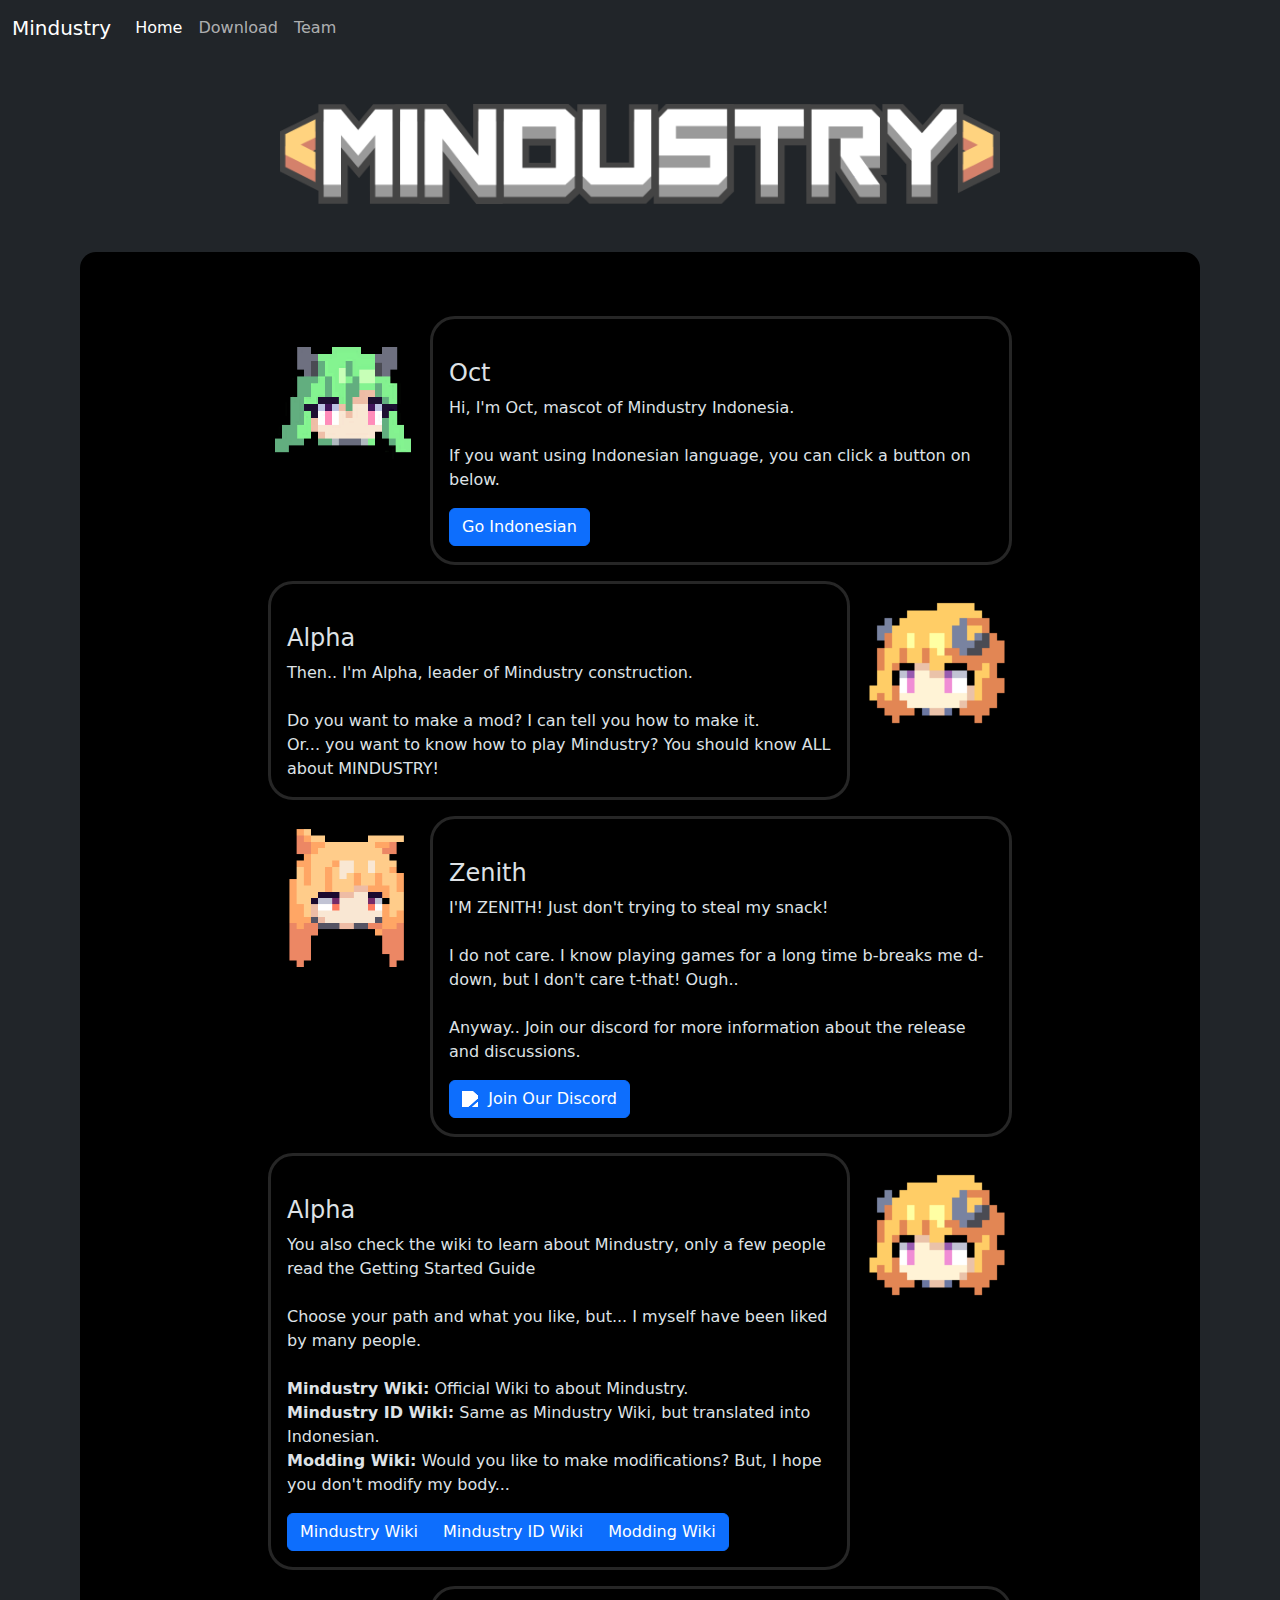
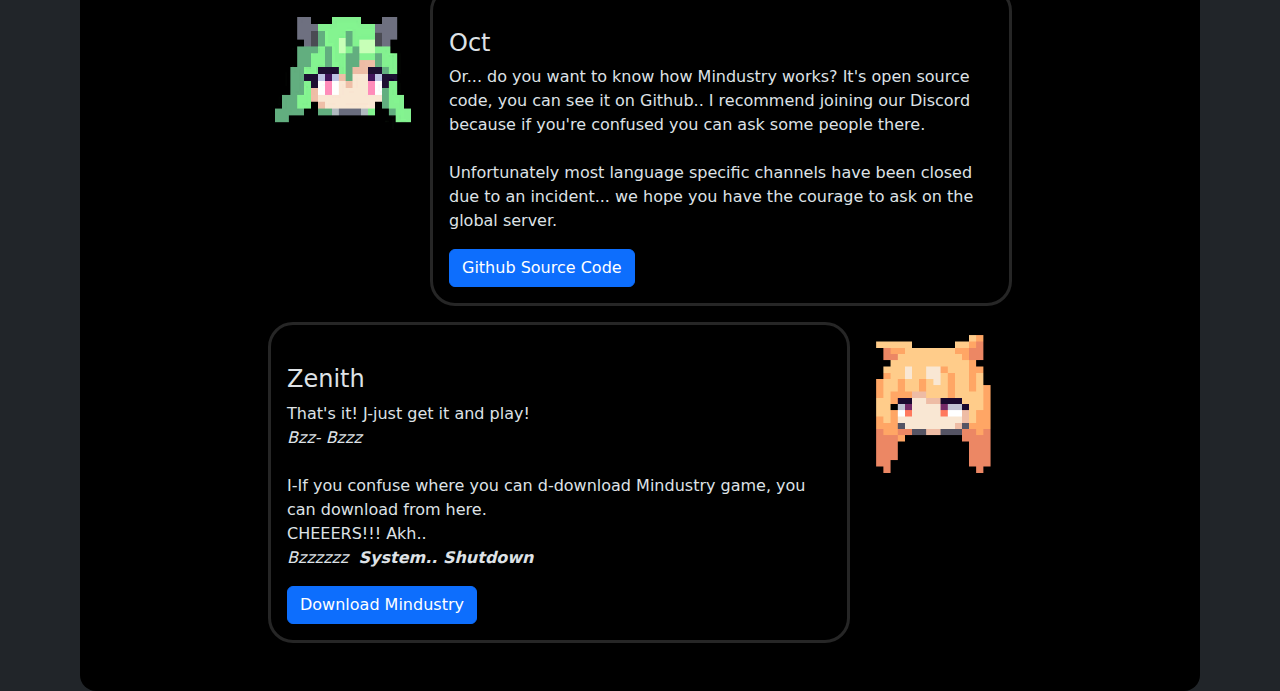
==== commit c8581ac4: "Modify Idk, just random ideas" ====
--- a/index.html
+++ b/index.html
@@ -26,12 +26,12 @@
     <header style="text-align: center;position: static;"><img data-bss-disabled-mobile="true" class="bounce animated banner" src="assets/img/logo.png" style="border-style: none;" alt="Logo"></header>
     <div class="rediv" style="background: var(--bs-black);text-align: left;">
         <div class="container" style="padding: 0;text-align: center;">
-            <div style="display: block;position: static;">
+            <div class="pt-2" style="display: block;position: static;">
                 <div class="row">
                     <div class="col-7 col-md-2 col-lg-8 char-icon"><img src="assets/img/character/oct-big.gif" width="150" height="150" alt="Oct"></div>
                     <div class="col chat-right">
                         <div class="card chat-box">
-                            <div class="card-body" style="padding-top: 16px;--bs-body-bg: var(--bs-secondary-bg);">
+                            <div class="card-body chat-box">
                                 <h4 class="card-title">Oct</h4>
                                 <p class="card-text">Hi, I'm Oct, mascot of Mindustry Indonesia.<br><br>If you want using Indonesian language, you can click a button on below.</p><button class="btn btn-primary" type="button">Go Indonesian</button>
                             </div>
@@ -39,12 +39,12 @@
                     </div>
                 </div>
             </div>
-            <div style="display: block;position: static;">
+            <div class="pt-2" style="display: block;position: static;">
                 <div class="row">
                     <div class="col-7 col-md-2 col-lg-8 left-head char-icon"><img src="assets/img/character/alpha_hm.gif" style="margin-right: 0;margin-top: 10%;" width="150" height="150" alt="Alpha"></div>
                     <div class="col chat-left">
                         <div class="card chat-box">
-                            <div class="card-body" style="padding-top: 16px;--bs-body-bg: var(--bs-secondary-bg);">
+                            <div class="card-body chat-box">
                                 <h4 class="card-title">Alpha</h4>
                                 <p class="card-text">Then.. I'm Alpha, leader of Mindustry construction.<br><br>Do you want to make a mod? I can tell you how to make it.<br>Or... you want to know how to play Mindustry? You should know ALL about MINDUSTRY!</p>
                             </div>
@@ -53,12 +53,12 @@
                     <div class="col-10 col-md-2 col-lg-8 right-head char-icon"><img src="assets/img/character/alpha_hm.gif" width="150" height="150" alt="Alpha"></div>
                 </div>
             </div>
-            <div style="display: block;position: static;">
+            <div class="pt-2" style="display: block;position: static;">
                 <div class="row">
                     <div class="col-7 col-md-2 col-lg-8 char-icon"><img src="assets/img/character/zenith-hurts.gif" width="150" height="150" alt="Oct"></div>
                     <div class="col chat-right">
                         <div class="card chat-box">
-                            <div class="card-body" style="padding-top: 16px;--bs-body-bg: var(--bs-secondary-bg);">
+                            <div class="card-body chat-box">
                                 <h4 class="card-title">Zenith</h4>
                                 <p class="card-text">I'M ZENITH! Just don't trying to steal my snack!<br><br>I do not care. I know playing games for a long time b-breaks me d-down, but I don't care t-that! Ough..<br><br>Anyway.. Join our discord for more information about the release and discussions.</p><a class="btn btn-primary" role="button" style="text-align: center;" href="https://discord.gg/mindustry" target="_blank"><img class="white-icon" src="assets/img/discord.svg" style="width: 25px;">&nbsp; Join Our Discord</a>
                             </div>
@@ -66,12 +66,12 @@
                     </div>
                 </div>
             </div>
-            <div style="display: block;position: static;">
+            <div class="pt-2" style="display: block;position: static;">
                 <div class="row">
                     <div class="col-7 col-md-2 col-lg-8 left-head char-icon"><img class="flip-x" src="assets/img/character/alpha_hm.gif" style="margin-right: 0;margin-top: 10%;" width="150" height="150" alt="Alpha"></div>
                     <div class="col chat-left">
                         <div class="card chat-box">
-                            <div class="card-body" style="padding-top: 16px;--bs-body-bg: var(--bs-secondary-bg);">
+                            <div class="card-body chat-box">
                                 <h4 class="card-title">Alpha</h4>
                                 <p class="card-text">You also check the wiki to learn about Mindustry, only a few people read the Getting Started Guide<br><br>Choose your path and what you like, but... I myself have been liked by many people.<br><br><strong>Mindustry Wiki:</strong>&nbsp;Official Wiki to about Mindustry.<br><strong>Mindustry ID Wiki:</strong>&nbsp;Same as Mindustry Wiki, but translated into Indonesian.<br><strong>Modding Wiki:</strong>&nbsp;Would you like to make modifications? But, I hope you don't modify my body...</p>
                                 <div class="btn-group" role="group"><button class="btn btn-primary" type="button">Mindustry Wiki</button><button class="btn btn-primary" type="button">Mindustry ID Wiki</button><button class="btn btn-primary" type="button">Modding Wiki</button></div>
@@ -81,12 +81,12 @@
                     <div class="col-10 col-md-2 col-lg-8 right-head char-icon"><img src="assets/img/character/alpha_hm.gif" width="150" height="150" alt="Alpha"></div>
                 </div>
             </div>
-            <div style="display: block;position: static;">
+            <div class="pt-2" style="display: block;position: static;">
                 <div class="row">
                     <div class="col-7 col-md-2 col-lg-8 char-icon"><img src="assets/img/character/oct-big.gif" width="150" height="150" alt="Oct"></div>
                     <div class="col chat-right">
                         <div class="card chat-box">
-                            <div class="card-body" style="padding-top: 16px;--bs-body-bg: var(--bs-secondary-bg);">
+                            <div class="card-body chat-box">
                                 <h4 class="card-title">Oct</h4>
                                 <p class="card-text">Or... do you want to know how Mindustry works? It's open source code, you can see it on Github.. I recommend joining our Discord because if you're confused you can ask some people there.<br><br>Unfortunately most language specific channels have been closed due to an incident... we hope you have the courage to ask on the global server.</p><button class="btn btn-primary" type="button">Github Source Code</button>
                             </div>
@@ -94,12 +94,12 @@
                     </div>
                 </div>
             </div>
-            <div style="display: block;position: static;">
+            <div class="pt-2" style="display: block;position: static;">
                 <div class="row">
                     <div class="col-7 col-md-2 col-lg-8 left-head char-icon"><img src="assets/img/character/zenith-hurts.gif" style="margin-right: 0;margin-top: 10%;" width="150" height="150" alt="Alpha"></div>
                     <div class="col chat-left">
                         <div class="card chat-box">
-                            <div class="card-body" style="padding-top: 16px;--bs-body-bg: var(--bs-secondary-bg);">
+                            <div class="card-body chat-box">
                                 <h4 class="card-title">Zenith</h4>
                                 <p class="card-text">That's it! J-just get it and play!<br><em>Bzz- Bzzz</em><br><br>I-If you confuse where you can d-download Mindustry game, you can download from here.<br>CHEEERS!!! Akh..<br><em>Bzzzzzz</em>&nbsp;&nbsp;<strong><em>System.. Shutdown</em></strong></p><a class="btn btn-primary" role="button" href="https://anuke.itch.io/mindustry/download/eyJpZCI6MTQwMTY5LCJleHBpcmVzIjoxNzEzMzY1MDI3fQ%3d%3d.3RdG9FKtb%2fA9VKcwwaP8R8qVdaM%3d" target="_parent">Download Mindustry</a>
                             </div>
--- a/assets/css/index.css
+++ b/assets/css/index.css
@@ -48,10 +48,14 @@
   margin-top: 8px;
   border-radius: 25px;
   text-align: left;
-  border-width: 11px;
+  border-width: 3px;
 }
 
 .char-icon {
   padding: 0;
 }
 
+.card-body, .chat-box {
+  padding-top: 16px;
+}
+
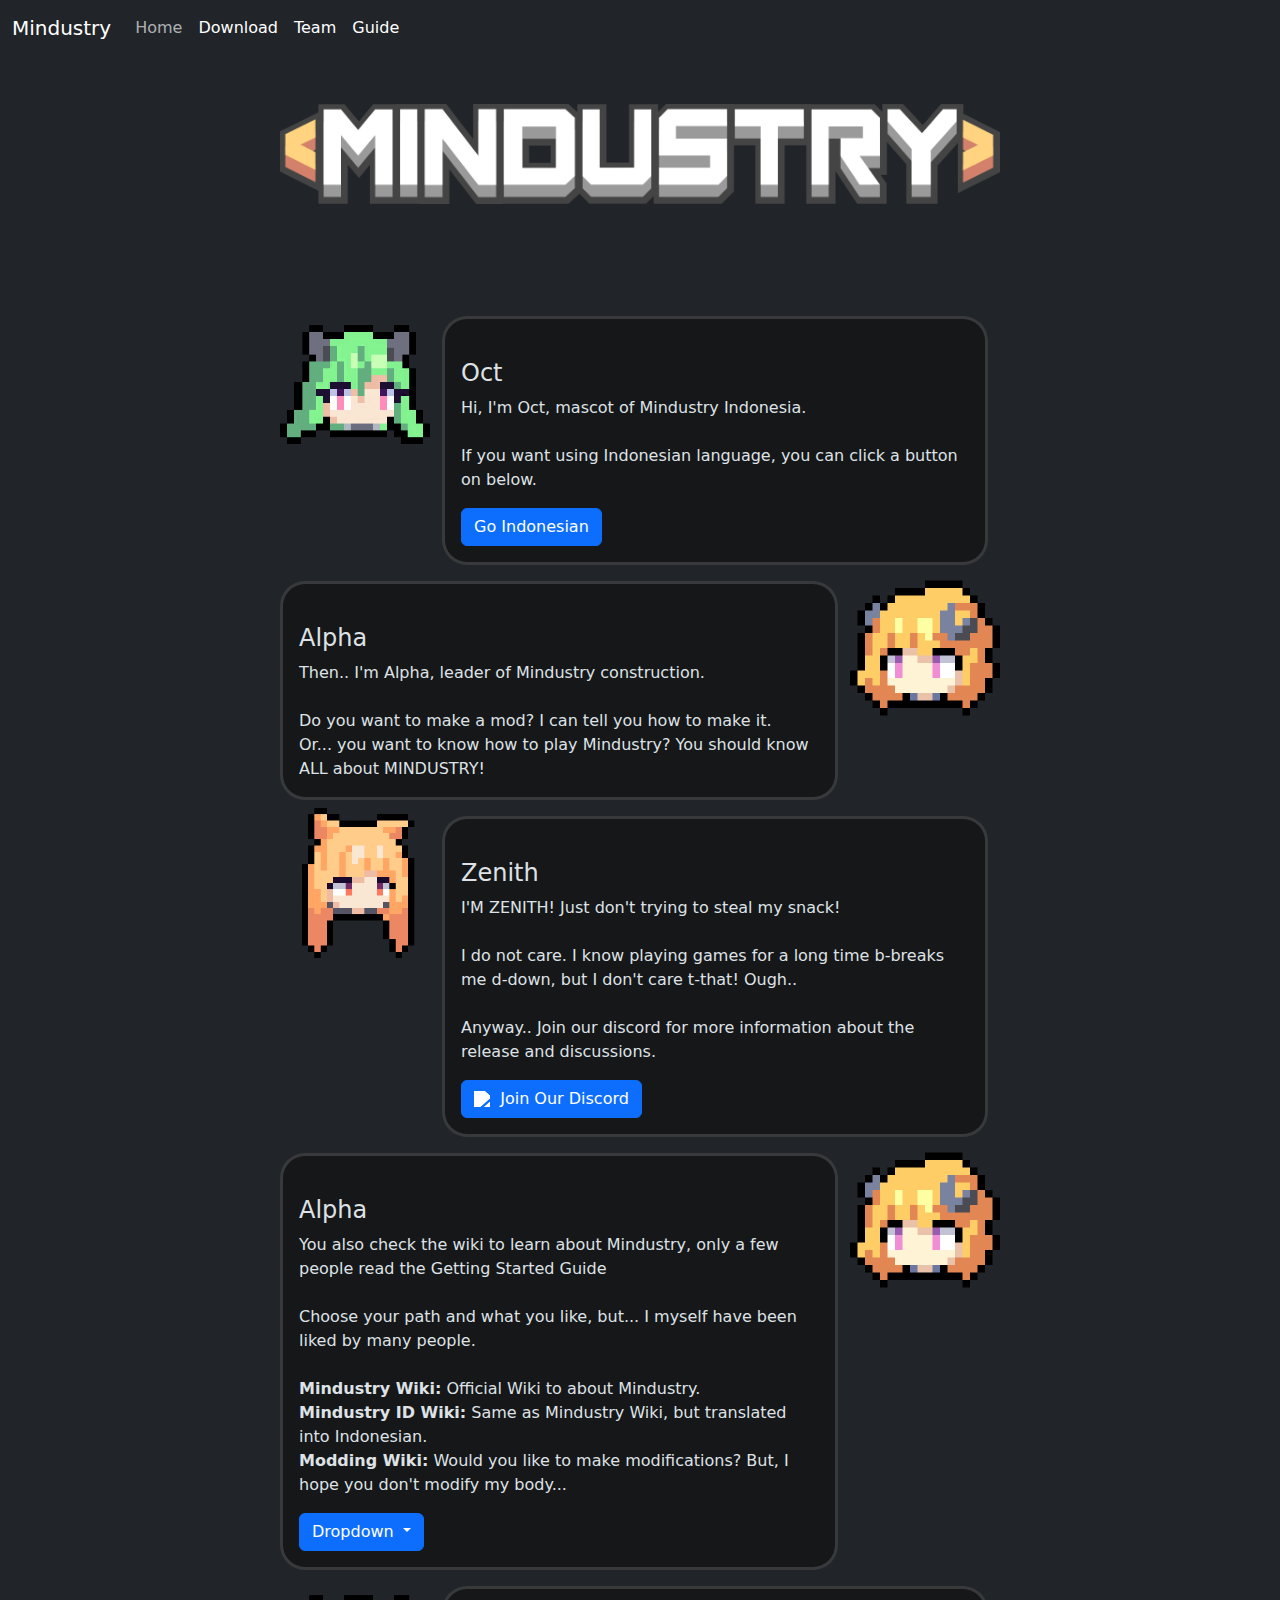
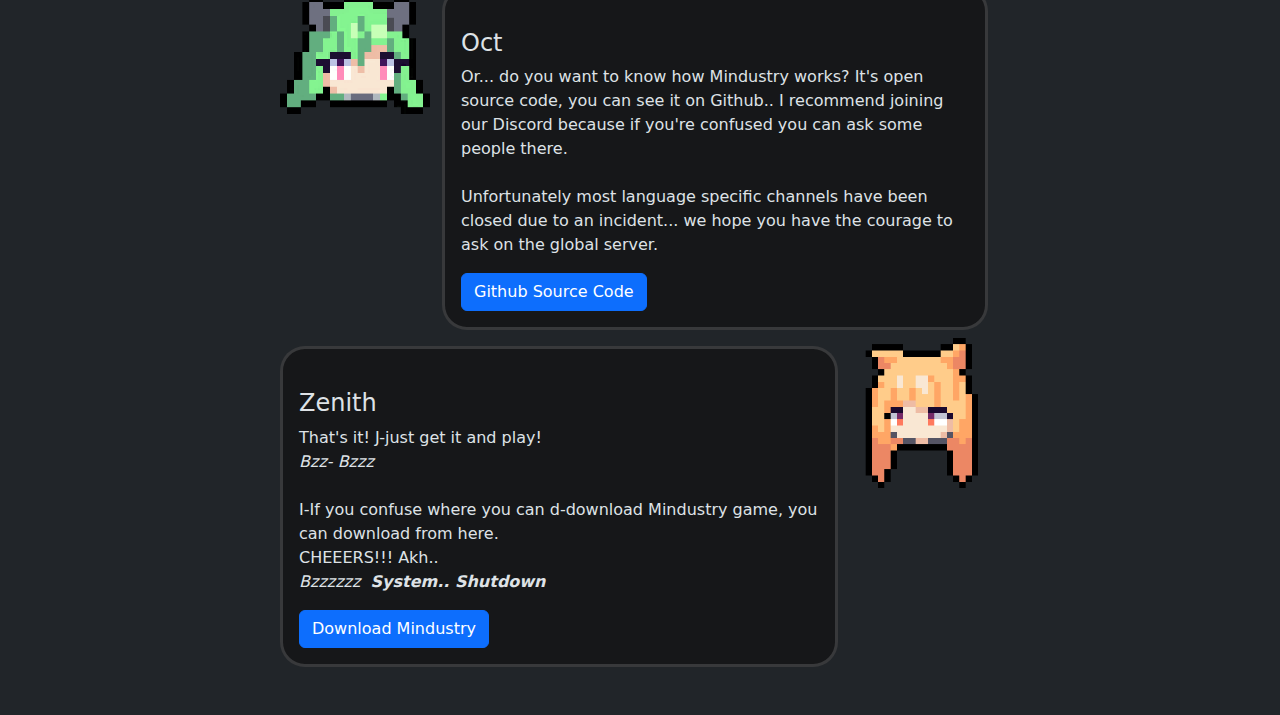
==== commit 4e43e169: "Refix device size" ====
--- a/index.html
+++ b/index.html
@@ -6,8 +6,9 @@
     <meta name="viewport" content="width=device-width, initial-scale=1.0, shrink-to-fit=no">
     <title>Mindustry EN - Home</title>
     <link rel="stylesheet" href="assets/bootstrap/css/bootstrap.min.css">
+    <link rel="stylesheet" href="assets/css/bs-theme-overrides.css">
     <link rel="stylesheet" href="assets/css/animate.min.css">
-    <link rel="stylesheet" href="assets/css/index.css">
+    <link rel="stylesheet" href="assets/css/chat-sys.css">
     <link rel="stylesheet" href="assets/css/main.css">
 </head>
 
@@ -16,21 +17,22 @@
         <div class="container-fluid"><a class="navbar-brand" href="#">Mindustry</a><button data-bs-toggle="collapse" class="navbar-toggler" data-bs-target="#"><span class="visually-hidden">Toggle navigation</span><span class="navbar-toggler-icon"></span></button>
             <div class="collapse navbar-collapse">
                 <ul class="navbar-nav">
-                    <li class="nav-item"><a class="nav-link active" href="#">Home</a></li>
-                    <li class="nav-item"><a class="nav-link" href="download/index.html">Download</a></li>
-                    <li class="nav-item"><a class="nav-link" href="#">Team</a></li>
+                    <li class="nav-item"><a class="nav-link" href="#">Home</a></li>
+                    <li class="nav-item"><a class="nav-link active" href="download/index.html">Download</a></li>
+                    <li class="nav-item"><a class="nav-link active" href="#">Team</a></li>
+                    <li class="nav-item"><a class="nav-link active" href="#">Guide</a></li>
                 </ul>
             </div>
         </div>
     </nav>
     <header style="text-align: center;position: static;"><img data-bss-disabled-mobile="true" class="bounce animated banner" src="assets/img/logo.png" style="border-style: none;" alt="Logo"></header>
-    <div class="rediv" style="background: var(--bs-black);text-align: left;">
-        <div class="container" style="padding: 0;text-align: center;">
+    <div class="rediv">
+        <div class="container main-contain">
             <div class="pt-2" style="display: block;position: static;">
                 <div class="row">
-                    <div class="col-7 col-md-2 col-lg-8 char-icon"><img src="assets/img/character/oct-big.gif" width="150" height="150" alt="Oct"></div>
-                    <div class="col chat-right">
-                        <div class="card chat-box">
+                    <div class="col-5 col-md-2 col-lg-5 char-icon"><img src="assets/img/character/oct-big.gif" width="150" height="150" alt="Oct"></div>
+                    <div class="col-sm chat-right col-chat">
+                        <div class="card chat-box" style="color: rgb(222, 226, 230);">
                             <div class="card-body chat-box">
                                 <h4 class="card-title">Oct</h4>
                                 <p class="card-text">Hi, I'm Oct, mascot of Mindustry Indonesia.<br><br>If you want using Indonesian language, you can click a button on below.</p><button class="btn btn-primary" type="button">Go Indonesian</button>
@@ -41,8 +43,8 @@
             </div>
             <div class="pt-2" style="display: block;position: static;">
                 <div class="row">
-                    <div class="col-7 col-md-2 col-lg-8 left-head char-icon"><img src="assets/img/character/alpha_hm.gif" style="margin-right: 0;margin-top: 10%;" width="150" height="150" alt="Alpha"></div>
-                    <div class="col chat-left">
+                    <div class="col-5 col-md-2 col-lg-5 left-head char-icon"><img class="flip-x" src="assets/img/character/alpha_hm.gif" width="150" height="150" alt="Alpha"></div>
+                    <div class="col-sm chat-left col-chat">
                         <div class="card chat-box">
                             <div class="card-body chat-box">
                                 <h4 class="card-title">Alpha</h4>
@@ -50,13 +52,13 @@
                             </div>
                         </div>
                     </div>
-                    <div class="col-10 col-md-2 col-lg-8 right-head char-icon"><img src="assets/img/character/alpha_hm.gif" width="150" height="150" alt="Alpha"></div>
+                    <div class="col-md-2 col-lg-5 right-head char-icon"><img src="assets/img/character/alpha_hm.gif" width="150" height="150" alt="Alpha"></div>
                 </div>
             </div>
             <div class="pt-2" style="display: block;position: static;">
                 <div class="row">
-                    <div class="col-7 col-md-2 col-lg-8 char-icon"><img src="assets/img/character/zenith-hurts.gif" width="150" height="150" alt="Oct"></div>
-                    <div class="col chat-right">
+                    <div class="col-5 col-md-2 col-lg-5 char-icon"><img src="assets/img/character/zenith-hurts.gif" width="150" height="150" alt="Oct"></div>
+                    <div class="col-sm chat-right col-chat">
                         <div class="card chat-box">
                             <div class="card-body chat-box">
                                 <h4 class="card-title">Zenith</h4>
@@ -68,23 +70,25 @@
             </div>
             <div class="pt-2" style="display: block;position: static;">
                 <div class="row">
-                    <div class="col-7 col-md-2 col-lg-8 left-head char-icon"><img class="flip-x" src="assets/img/character/alpha_hm.gif" style="margin-right: 0;margin-top: 10%;" width="150" height="150" alt="Alpha"></div>
-                    <div class="col chat-left">
+                    <div class="col-5 col-md-2 col-lg-5 left-head char-icon"><img class="flip-x" src="assets/img/character/alpha_hm.gif" width="150" height="150" alt="Alpha"></div>
+                    <div class="col-sm chat-left col-chat">
                         <div class="card chat-box">
                             <div class="card-body chat-box">
                                 <h4 class="card-title">Alpha</h4>
                                 <p class="card-text">You also check the wiki to learn about Mindustry, only a few people read the Getting Started Guide<br><br>Choose your path and what you like, but... I myself have been liked by many people.<br><br><strong>Mindustry Wiki:</strong>&nbsp;Official Wiki to about Mindustry.<br><strong>Mindustry ID Wiki:</strong>&nbsp;Same as Mindustry Wiki, but translated into Indonesian.<br><strong>Modding Wiki:</strong>&nbsp;Would you like to make modifications? But, I hope you don't modify my body...</p>
-                                <div class="btn-group" role="group"><button class="btn btn-primary" type="button">Mindustry Wiki</button><button class="btn btn-primary" type="button">Mindustry ID Wiki</button><button class="btn btn-primary" type="button">Modding Wiki</button></div>
+                                <div class="dropdown"><button class="btn btn-primary dropdown-toggle" aria-expanded="false" data-bs-toggle="dropdown" type="button">Dropdown </button>
+                                    <div class="dropdown-menu"><a class="dropdown-item" href="#">First Item</a><a class="dropdown-item" href="#">Second Item</a><a class="dropdown-item" href="#">Third Item</a></div>
+                                </div>
                             </div>
                         </div>
                     </div>
-                    <div class="col-10 col-md-2 col-lg-8 right-head char-icon"><img src="assets/img/character/alpha_hm.gif" width="150" height="150" alt="Alpha"></div>
+                    <div class="col-5 col-md-2 col-lg-5 right-head char-icon"><img src="assets/img/character/alpha_hm.gif" width="150" height="150" alt="Alpha"></div>
                 </div>
             </div>
             <div class="pt-2" style="display: block;position: static;">
                 <div class="row">
-                    <div class="col-7 col-md-2 col-lg-8 char-icon"><img src="assets/img/character/oct-big.gif" width="150" height="150" alt="Oct"></div>
-                    <div class="col chat-right">
+                    <div class="col-5 col-md-2 col-lg-5 char-icon"><img src="assets/img/character/oct-big.gif" width="150" height="150" alt="Oct"></div>
+                    <div class="col-sm chat-right col-chat">
                         <div class="card chat-box">
                             <div class="card-body chat-box">
                                 <h4 class="card-title">Oct</h4>
@@ -96,8 +100,8 @@
             </div>
             <div class="pt-2" style="display: block;position: static;">
                 <div class="row">
-                    <div class="col-7 col-md-2 col-lg-8 left-head char-icon"><img src="assets/img/character/zenith-hurts.gif" style="margin-right: 0;margin-top: 10%;" width="150" height="150" alt="Alpha"></div>
-                    <div class="col chat-left">
+                    <div class="col-5 col-md-2 col-lg-5 left-head char-icon"><img src="assets/img/character/zenith-hurts.gif" width="150" height="150" alt="Alpha"></div>
+                    <div class="col-sm chat-left col-chat">
                         <div class="card chat-box">
                             <div class="card-body chat-box">
                                 <h4 class="card-title">Zenith</h4>
@@ -105,7 +109,7 @@
                             </div>
                         </div>
                     </div>
-                    <div class="col-10 col-md-2 col-lg-8 right-head char-icon"><img class="flip-x" src="assets/img/character/zenith-hurts.gif" width="150" height="150" alt="Alpha"></div>
+                    <div class="col-5 col-md-2 col-lg-5 right-head char-icon"><img class="flip-x" src="assets/img/character/zenith-hurts.gif" width="150" height="150" alt="Alpha"></div>
                 </div>
             </div>
         </div>
--- a/assets/css/chat-sys.css
+++ b/assets/css/chat-sys.css
@@ -0,0 +1,85 @@
+.char-icon {
+  padding: 0;
+  display: flex;
+  justify-content: center;
+  align-items: center;
+}
+
+@media (max-width: 1200px) {
+  .dev-head img .char-icon {
+    width: 10%;
+    height: auto;
+  }
+}
+
+@media (min-width: 576px) {
+  .char-icon {
+    width: 150px;
+    height: 150px;
+  }
+}
+
+@media (max-width: 300px) {
+  .container, .char-icon {
+    width: 60%;
+  }
+}
+
+@media (min-width: 593px) {
+  .left-head {
+    display: none;
+  }
+}
+
+@media (max-width: 592px) {
+  .right-head {
+    display: none;
+  }
+}
+
+.char-icon img {
+  margin: 0;
+  width: 60%;
+  height: auto;
+}
+
+.chat-left {
+  padding-left: 0;
+}
+
+.card, .chat-box {
+  --bs-body-bg: var(--bs-secondary-bg-subtle);
+  margin-top: 8px;
+  border-radius: 25px;
+  text-align: left;
+  border-width: 3px;
+}
+
+.card-body, .chat-box {
+  padding-top: 16px;
+}
+
+.head {
+  display: flex;
+  justify-content: center;
+  align-items: center;
+}
+
+@media (min-width: 500px) {
+  .zen-ouch {
+    margin-top: 10px;
+  }
+}
+
+.head img {
+  max-width: 150px;
+  width: 100%;
+  height: auto;
+}
+
+@media (min-width: 576px) {
+  .char-icon img {
+    width: 100%;
+  }
+}
+
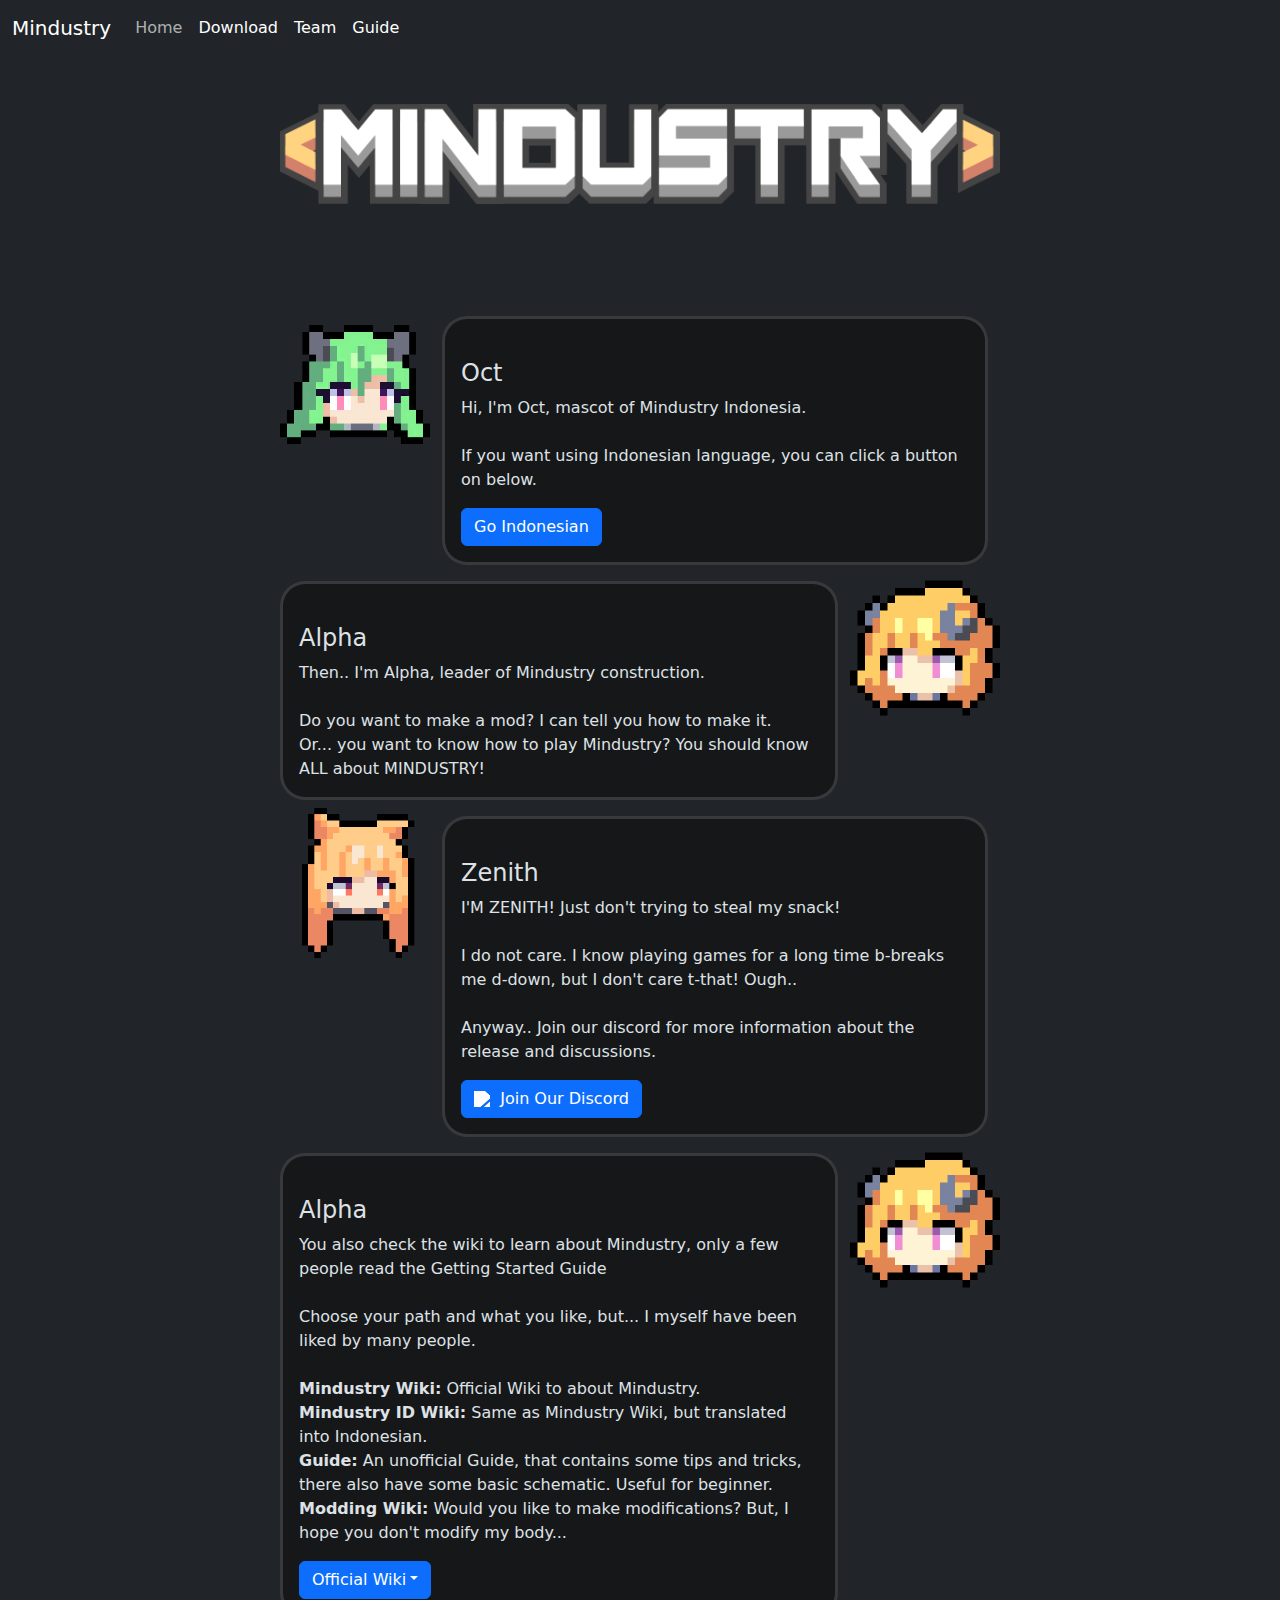
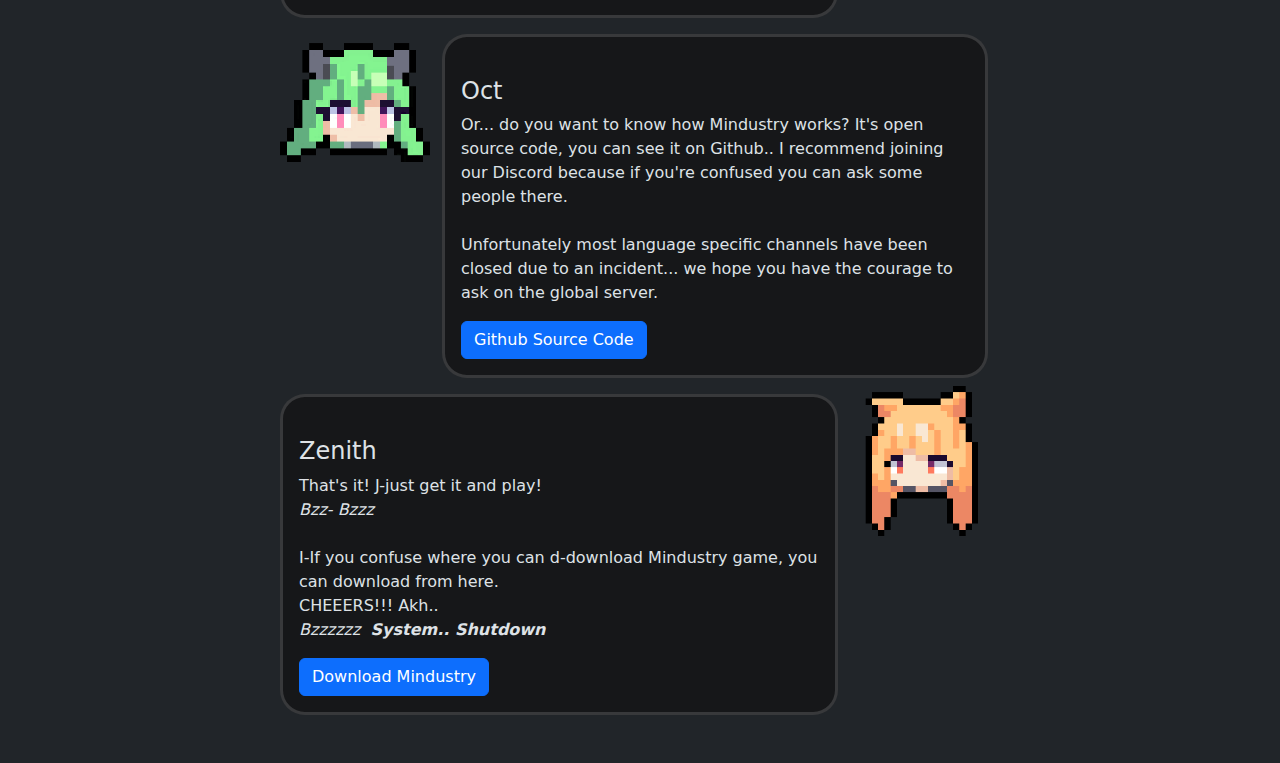
==== commit b761405d: "A-Guide and R-Team Add Guide page and Remove Team page" ====
--- a/index.html
+++ b/index.html
@@ -18,9 +18,9 @@
             <div class="collapse navbar-collapse">
                 <ul class="navbar-nav">
                     <li class="nav-item"><a class="nav-link" href="#">Home</a></li>
-                    <li class="nav-item"><a class="nav-link active" href="download/index.html">Download</a></li>
-                    <li class="nav-item"><a class="nav-link active" href="#">Team</a></li>
-                    <li class="nav-item"><a class="nav-link active" href="#">Guide</a></li>
+                    <li class="nav-item"><a class="nav-link active" href="download/">Download</a></li>
+                    <li class="nav-item"><a class="nav-link active" href="team/">Team</a></li>
+                    <li class="nav-item"><a class="nav-link active" href="guide/">Guide</a></li>
                 </ul>
             </div>
         </div>
@@ -75,9 +75,9 @@
                         <div class="card chat-box">
                             <div class="card-body chat-box">
                                 <h4 class="card-title">Alpha</h4>
-                                <p class="card-text">You also check the wiki to learn about Mindustry, only a few people read the Getting Started Guide<br><br>Choose your path and what you like, but... I myself have been liked by many people.<br><br><strong>Mindustry Wiki:</strong>&nbsp;Official Wiki to about Mindustry.<br><strong>Mindustry ID Wiki:</strong>&nbsp;Same as Mindustry Wiki, but translated into Indonesian.<br><strong>Modding Wiki:</strong>&nbsp;Would you like to make modifications? But, I hope you don't modify my body...</p>
-                                <div class="dropdown"><button class="btn btn-primary dropdown-toggle" aria-expanded="false" data-bs-toggle="dropdown" type="button">Dropdown </button>
-                                    <div class="dropdown-menu"><a class="dropdown-item" href="#">First Item</a><a class="dropdown-item" href="#">Second Item</a><a class="dropdown-item" href="#">Third Item</a></div>
+                                <p class="card-text">You also check the wiki to learn about Mindustry, only a few people read the Getting Started Guide<br><br>Choose your path and what you like, but... I myself have been liked by many people.<br><br><strong>Mindustry Wiki:</strong>&nbsp;Official Wiki to about Mindustry.<br><strong>Mindustry ID Wiki:</strong>&nbsp;Same as Mindustry Wiki, but translated into Indonesian.<br><strong>Guide:</strong>&nbsp;An unofficial Guide, that contains some tips and tricks, there also have some basic schematic. Useful for beginner.<br><strong>Modding Wiki:</strong>&nbsp;Would you like to make modifications? But, I hope you don't modify my body...</p>
+                                <div class="dropdown"><button class="btn btn-primary dropdown-toggle" aria-expanded="false" data-bs-toggle="dropdown" type="button">Official Wiki</button>
+                                    <div class="dropdown-menu"><a class="dropdown-item" href="#">ID - Unofficial Wiki</a><a class="dropdown-item" href="#">Guide</a><a class="dropdown-item" href="#">Modding Wiki</a></div>
                                 </div>
                             </div>
                         </div>
